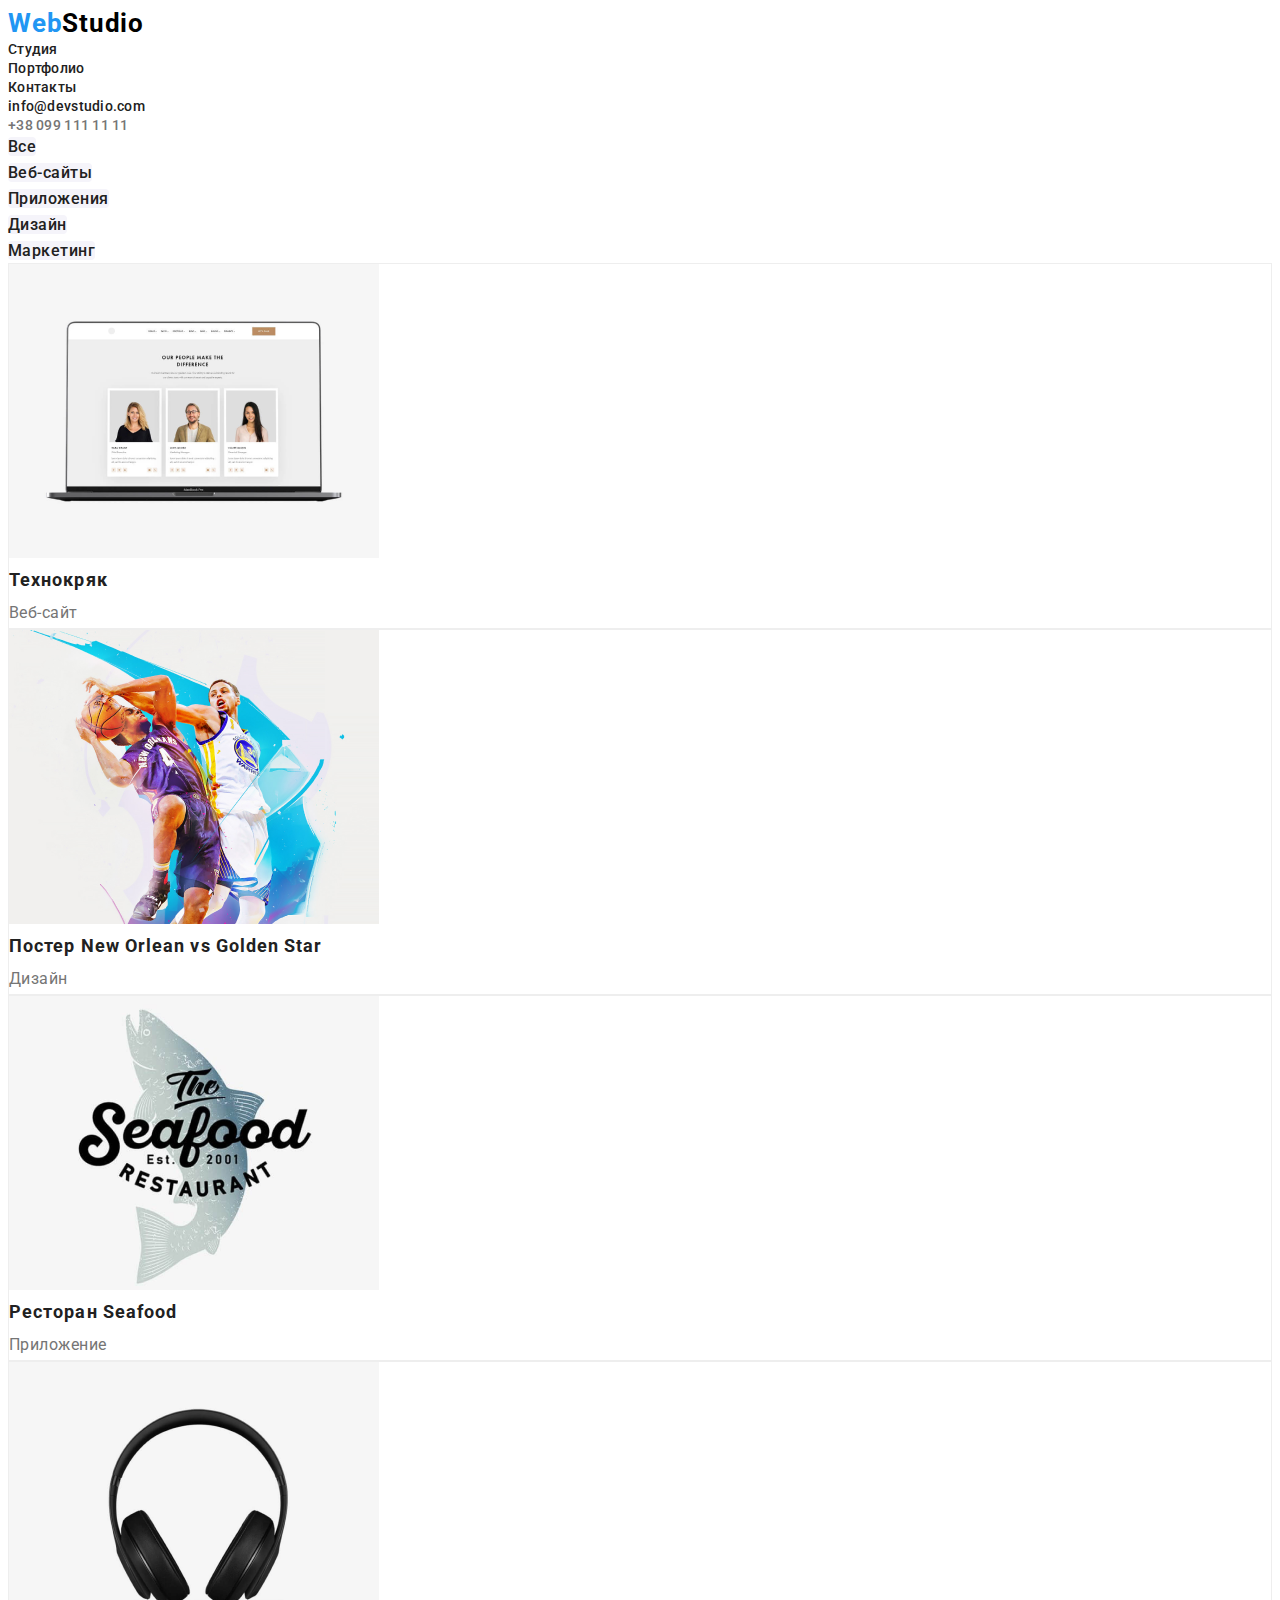
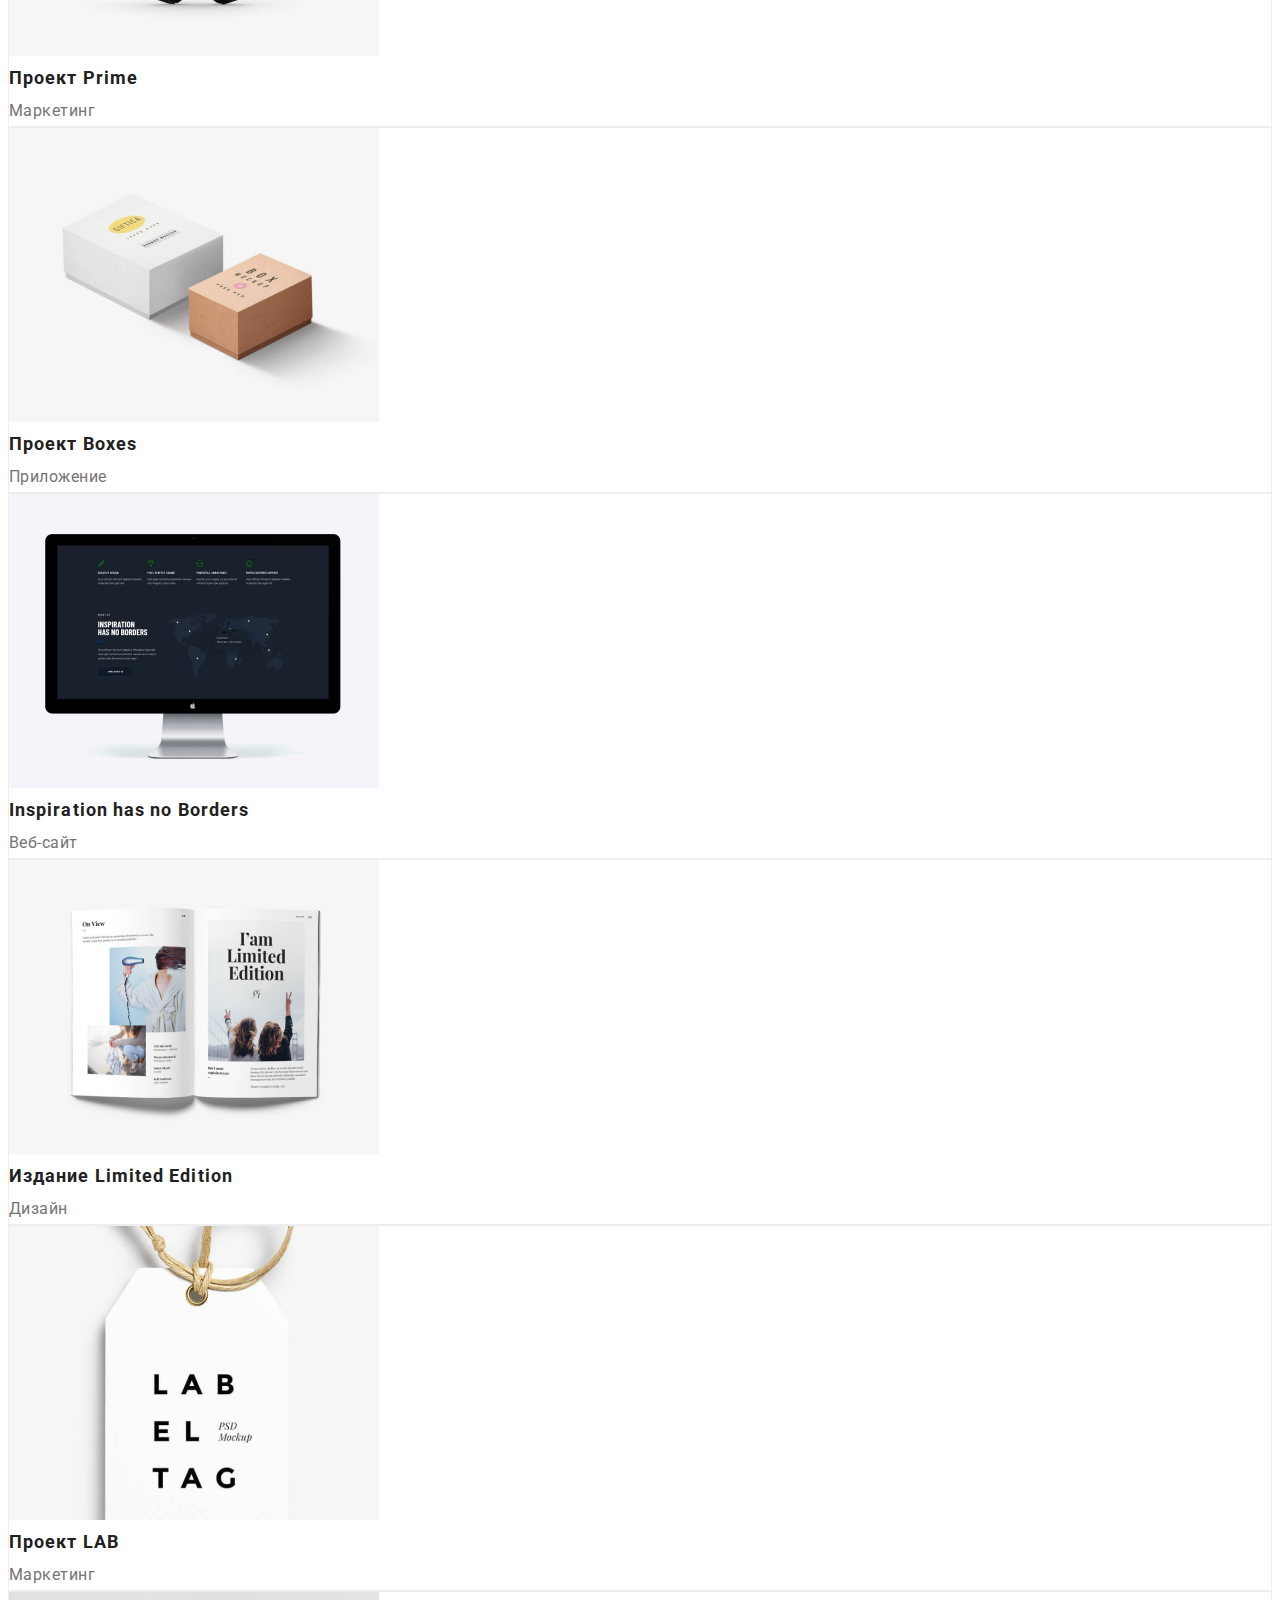
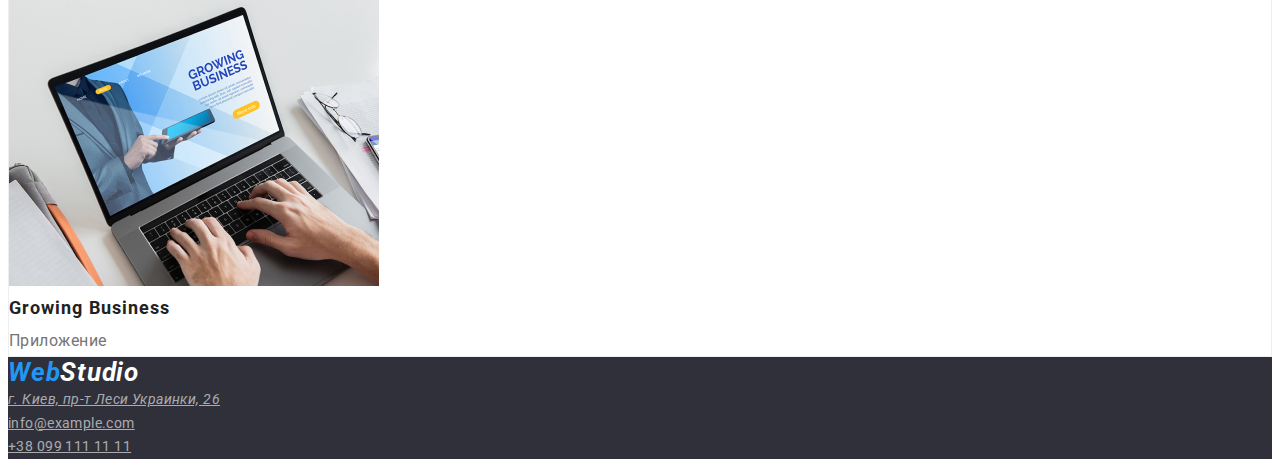
==== portfolio.html @ 81b7f7d9 "/" ====
<!DOCTYPE html>
<html lang="en">

<head>
    <meta charset="UTF-8" />
    <meta name="viewport" content="width=device-width, initial-scale=1.0">
    <title>Эффективные решения для вашего бизнеса</title>
    <link rel="stylesheet" href="https://cdnjs.cloudflare.com/ajax/libs/modern-normalize/1.1.0/modern-normalize.min.css"
        integrity="sha512-wpPYUAdjBVSE4KJnH1VR1HeZfpl1ub8YT/NKx4PuQ5NmX2tKuGu6U/JRp5y+Y8XG2tV+wKQpNHVUX03MfMFn9Q=="
        crossorigin="anonymous" referrerpolicy="no-referrer" />
    <link rel="preconnect" href="https://fonts.googleapis.com">
    <link rel="preconnect" href="https://fonts.gstatic.com" crossorigin>
    <link
        href="https://fonts.googleapis.com/css2?family=Raleway:wght@700&family=Roboto:wght@400;500;700;900&display=swap"
        rel="stylesheet">
    <link rel="stylesheet" href="./css/styles.css">
</head>

<body>


    <header class="header">
        <nav class="header-nav">
            <a class="logo">Web<span class="logo-pre">Studio</span></a>

            <ul class="list header-list">
                <li class="header-item">
                    <a class="link header-link" href="">Студия</a>
                </li>
                <li class="header-item">
                    <a class="link header-link" href="./portfolio.html">Портфолио</a>
                </li>
                <li class="header-item">
                    <a class="link header-link" href="">Контакты</a>
                </li>
            </ul>

            <ul class="list">
                <li class="header-item">
                    <a class="link header-link" href="mailto:info@devstudio.com">info@devstudio.com</a>
                </li>
                <li class="header-item">
                    <a class="link header-tel" href="tel:+380991111111">+38 099 111 11 11</a>
                </li>
            </ul>
        </nav>
    </header>

    <section class="reasons">
        <ul class="reasons-pre">
            <li class="reasons-item">
                <a class="reasons-link">Все</a>
            </li>
            <li class="reasons-item">
                <a class="reasons-link">Веб-сайты</a>
            </li>
            <li class="reasons-item">
                <a class="reasons-link">Приложения</a>
            </li>
            <li class="reasons-item">
                <a class="reasons-link">Дизайн</a>
            </li>
            <li class="reasons-item">
                <a class="reasons-link">Маркетинг</a>
            </li>
        </ul>
    </section>

    <section class="portfolio">
        <ul class="portfolio-pre">
            <li class="portfolio-pre-title">
                <img src="./images/img_portfolio1.png" alt="first project" width="370" height="294" />
                <h3 class="portfolio-title">Технокряк</h3>
                <p class="portfolio-text">Веб-сайт</p>
            </li>

            <li class="portfolio-pre-title">
                <img src="./images/img_portfolio2.png" alt="first project" width="370" height="294" />
                <h3 class="portfolio-title">Постер New Orlean vs Golden Star</h3>
                <p class="portfolio-text">Дизайн</p>
            </li>

            <li class="portfolio-pre-title">
                <img src="./images/img_portfolio3.png" alt="first project" width="370" height="294" />
                <h3 class="portfolio-title">Ресторан Seafood</h3>
                <p class="portfolio-text">Приложение</p>
            </li>

            <li class="portfolio-pre-title">
                <img src="./images/img_portfolio4.png" alt="first project" width="370" height="294" />
                <h3 class="portfolio-title">Проект Prime</h3>
                <p class="portfolio-text">Маркетинг</p>
            </li>

            <li class="portfolio-pre-title">
                <img src="./images/img_portfolio5.png" alt="first project" width="370" height="294" />
                <h3 class="portfolio-title">Проект Boxes</h3>
                <p class="portfolio-text">Приложение</p>
            </li>

            <li class="portfolio-pre-title">
                <img src="./images/img_portfolio6.png" alt="first project" width="370" height="294" />
                <h3 class="portfolio-title">Inspiration has no Borders</h3>
                <p class="portfolio-text">Веб-сайт</p>
            </li>

            <li class="portfolio-pre-title">
                <img src="./images/img_portfolio7.png" alt="first project" width="370" height="294" />
                <h3 class="portfolio-title">Издание Limited Edition</h3>
                <p class="portfolio-text">Дизайн</p>
            </li>

            <li class="portfolio-pre-title">
                <img src="./images/img_portfolio8.png" alt="first project" width="370" height="294" />
                <h3 class="portfolio-title">Проект LAB</h3>
                <p class="portfolio-text">Маркетинг</p>
            </li>

            <li class="portfolio-pre-title">
                <img src="./images/img_portfolio9.png" alt="first project" width="370" height="294" />
                <h3 class="portfolio-title">Growing Business</h3>
                <p class="portfolio-text">Приложение</p>
            </li>
        </ul>
    </section>

    <footer class="footer">
        <nav>
            <address>
                <a class="logo">Web<span class="logo-o-pre">Studio</span> </a>

                <ul class="list">
                    <li class="header-item">
                        <a class="header-pre" href="https://goo.gl/maps/RXdo3pRsF12YDNq58" target="_blank"
                            rel="noopener noreferrer">
                            г. Киев, пр-т Леси Украинки, 26 </a>

                    </li>
                </ul>
                </address>
        </nav>
        <ul class="address">
            <li class="header-item">
                <a class="header-pre" href="mailto:info@example.com">info@example.com</a>
            </li>
            <li class="header-item">
                <a class="header-pre" href="tel:+380991111111">+38 099 111 11 11</a>
            </li>

        </ul>
    </footer>


</body>

</html>
---- css/styles.css ----
body {
  background-color: white;
}
p,
h1,
h2,
h3,
h4,
h5,
h6{
  margin: 0;
}

ul{
margin: 0;
padding-left: 0;
}

button{
  cursor: pointer;
}

:root {
  --first-title-color: #ffffff;
  --second-title-color: #000000;
  --accent-color: #ffffff;

}

body {
  font-family: "Roboto", sans-serif;
}
.list {
  list-style: none;
}
.link {
  text-decoration: none;
}
*{
  box-sizing: border-box;
}

/*-------------------------------- header--------------------------------- */

.header{
  background-color: rgb(255, 255, 255);
}
.header-link {
  font-weight: 500;
  font-size: 14px;
  line-height: 1.14;
  letter-spacing: 0.02em;

  color: #212121;
}


.header-link:hover,
.header-link:focus,
.header-tel:hover,
.header-tel:focus {
  color: #2196f3;
}

.header-tel {
  font-weight: 500;
  font-size: 14px;
  line-height: 1.14;
  letter-spacing: 0.02em;

  color: #757575;
}
.header-btn {
  font-weight: bold;
  font-size: 16px;
  line-height: 1.87;
  display: flex;
  align-items: center;
  text-align: center;
  letter-spacing: 0.06em;

  color: #ffffff;
}

.header-btn{
position: absolute;
width: 200px;
height: 50px;
left: 700px;
top: 430px;

background: #2196F3;
box-shadow: 0px 4px 4px rgba(0, 0, 0, 0.15);
border-radius: 4px;
}

.header-pre{
font-weight: normal;
font-size: 14px;
line-height: 1.71;
letter-spacing: 0.03em;

color: rgba(255, 255, 255, 0.6);
}

.header-title{
font-weight: 500;
font-size: 14px;
line-height: 1.14;
letter-spacing: 0.02em;

color: #757575;

}
/* ------------------------------hero--------------------------------- */

.hero{
  font-weight: 900;
font-size: 44px;
line-height: 1.36;
text-align: center;
letter-spacing: 0.06em;
text-transform: uppercase;

color: #FFFFFF;
}

.hero{
  background-color: rgb(62, 62, 68);
}
/*---------------------------------properties--------------------------------*/


.properties-title{
  font-weight: bold;
font-size: 14px;
line-height: 1.14;
letter-spacing: 0.03em;
text-transform: uppercase;

color: #212121;
}

.portfolio-pre-title{
  background: #FFFFFF;
border: 1px solid #EEEEEE;
box-sizing: border-box;

}

.properties-text{
font-weight: normal;
font-size: 14px;
line-height: 1.71;

letter-spacing: 0.03em;

color: #757575;
}



/*------------------------reasons-----------------------------*/

.reasons-link{

background: #F5F4FA;
border-radius: 4px;

font-weight: 500;
font-size: 16px;
line-height: 1.62;
text-align: center;
letter-spacing: 0.03em;

color: #212121;
}



.reasons-link:hover,
.reasons-link:focus,
.reasons-link:hover,
.reasons-link:focus{
  color: var(--accent-color);

}

/*-----------------------portfolio---------------------------*/

.portfolio-title{
  font-weight: bold;
font-size: 18px;
line-height: 2.00;
letter-spacing: 0.06em;

color: #212121;
}

.portfolio-text{
  font-weight: normal;
font-size: 16px;
line-height: 1.87;
letter-spacing: 0.03em;

color: #757575;
}

/*---------------------------address---------------------------------------*/


/*---------------------------------headlines------------------------------*/

.headlines{
  font-weight: bold;
font-size: 36px;
line-height: 1.16;
text-align: center;
letter-spacing: 0.03em;

color: #212121;
}

/*----------------------------logo----------------------------------------*/

.logo{
  font-weight: bold;
font-size: 26px;x
line-height: 1.19;
letter-spacing: 0.03em;

color: #2196F3;
}

.logo-pre{
  font-weight: bold;
font-size: 26px;
line-height: 1.19;
letter-spacing: 0.03em;

color: #000000;

}

.logo-o-pre{
  font-weight: bold;
font-size: 26px;
line-height: 1.19;
letter-spacing: 0.03em;

color: #ffffff;

}

.logo-item{
  background-color:#2F303A;
}



/* ------------------------------basement-------------------------------- */

/*-----------------------------------footer------------------------------ */
.footer{
  background-color: #2F303A;
}
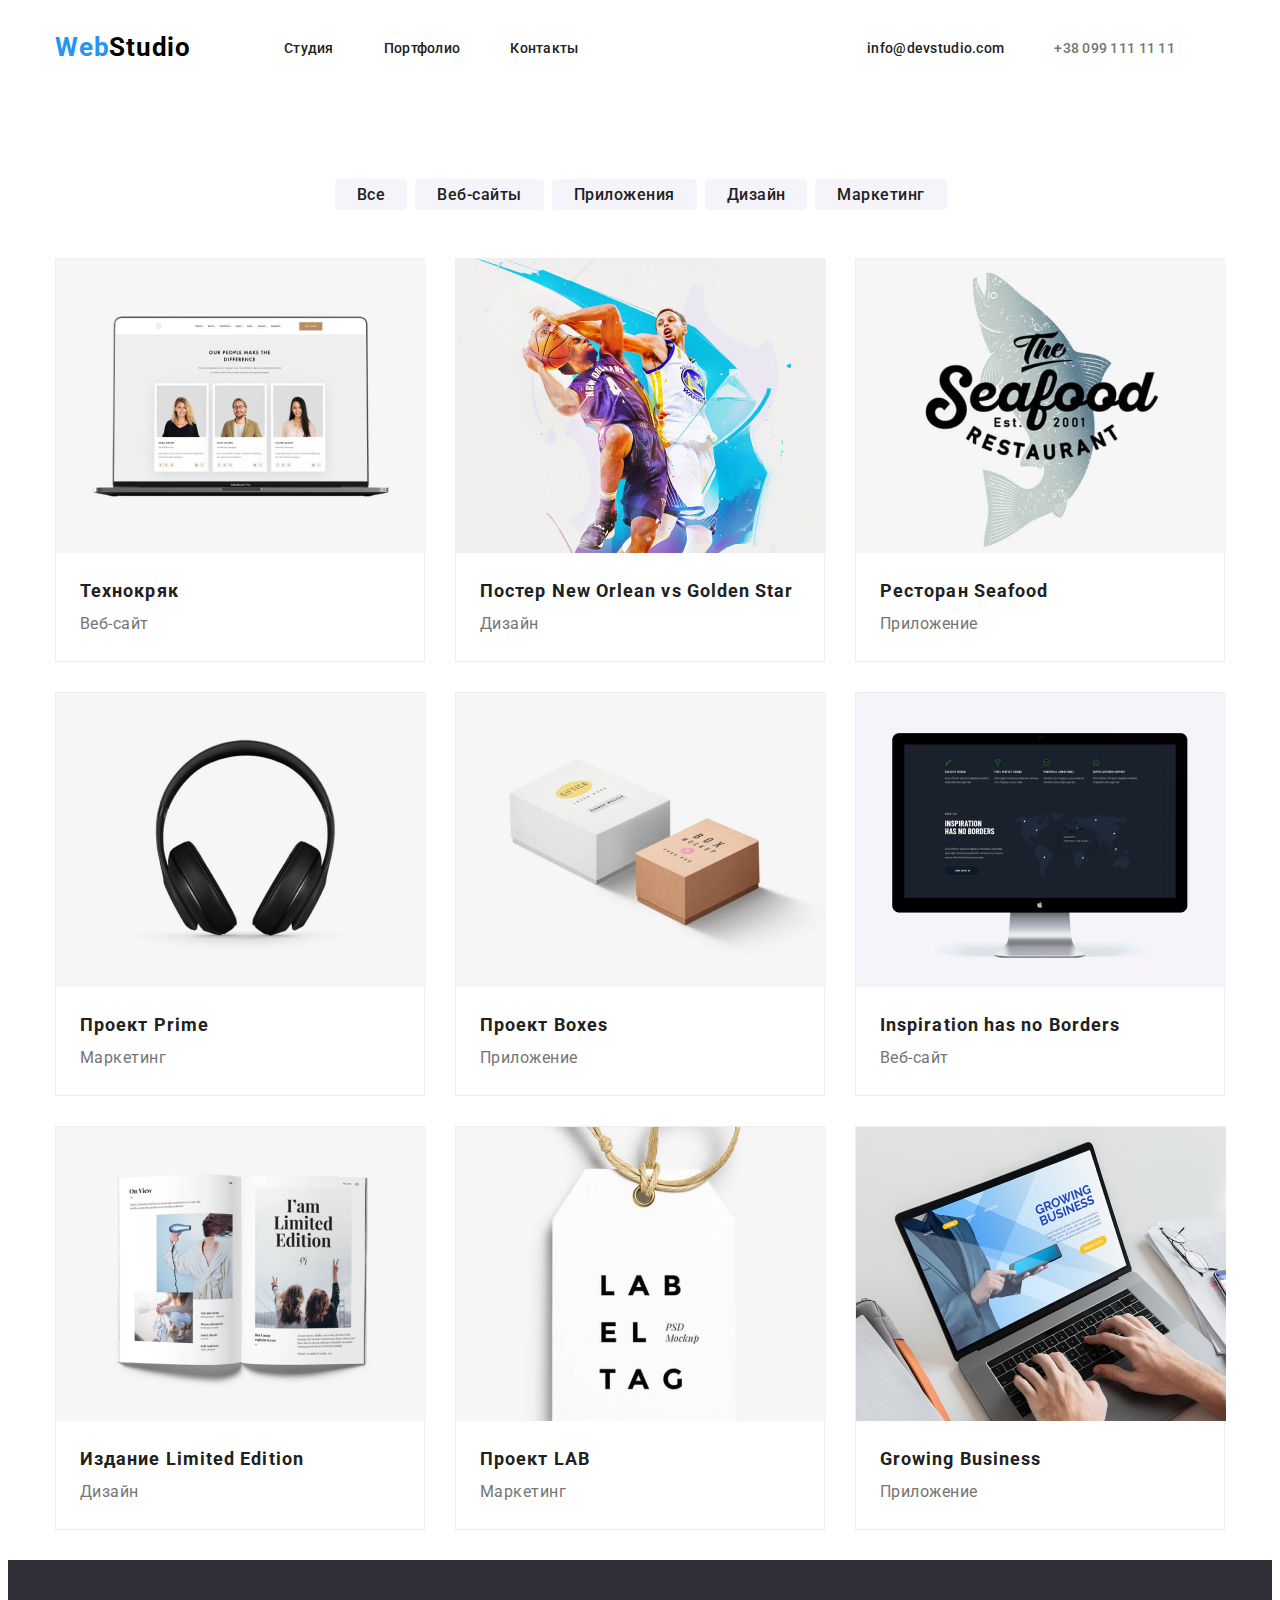
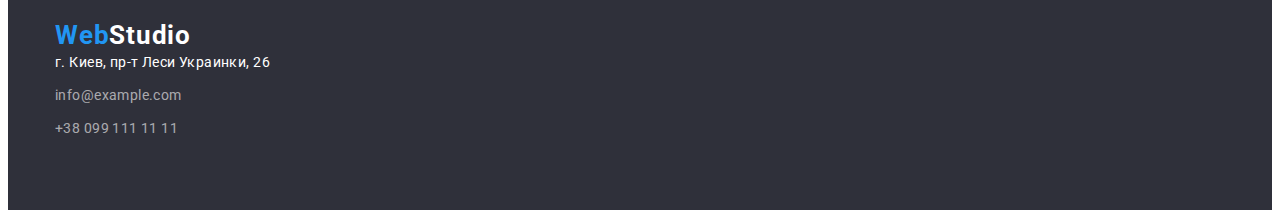
==== commit d3c4c7df: "/" ====
--- a/portfolio.html
+++ b/portfolio.html
@@ -20,32 +20,37 @@
 
 
     <header class="header">
-        <nav class="header-nav">
-            <a class="logo">Web<span class="logo-pre">Studio</span></a>
-
-            <ul class="list header-list">
-                <li class="header-item">
-                    <a class="link header-link" href="">Студия</a>
-                </li>
-                <li class="header-item">
-                    <a class="link header-link" href="./portfolio.html">Портфолио</a>
-                </li>
-                <li class="header-item">
-                    <a class="link header-link" href="">Контакты</a>
-                </li>
-            </ul>
-
-            <ul class="list">
-                <li class="header-item">
-                    <a class="link header-link" href="mailto:info@devstudio.com">info@devstudio.com</a>
-                </li>
-                <li class="header-item">
-                    <a class="link header-tel" href="tel:+380991111111">+38 099 111 11 11</a>
-                </li>
-            </ul>
-        </nav>
+        <div class="container header-container">
+            <nav class="header-nav">
+                <a class="logo" href="./index.html">Web<span class="logo-pre">Studio</span></a>
+    
+                <ul class="list header-list">
+                    <li class="header-item">
+                        <a class="link header-link" href="./index.html">Студия</a>
+                    </li>
+                    <li class="header-item">
+                        <a class="link header-link" href="./portfolio.html">Портфолио</a>
+                    </li>
+                    <li class="header-item">
+                        <a class="link header-link" href="">Контакты</a>
+                    </li>
+                </ul>
+            </nav>
+            <div class="header-connect">
+                <ul class="list header-list">
+                    <li class="header-item">
+                        <a class="link header-link" href="mailto:info@devstudio.com">info@devstudio.com</a>
+                    </li>
+                    <li class="header-item">
+                        <a class="link header-tel" href="tel:+380991111111">+38 099 111 11 11</a>
+                    </li>
+                </ul>
+            </div>
+        </div>
     </header>
 
+
+    <div class="container">
     <section class="reasons">
         <ul class="reasons-pre">
             <li class="reasons-item">
@@ -123,34 +128,35 @@
             </li>
         </ul>
     </section>
+</div>
 
     <footer class="footer">
-        <nav>
+        <div class="container">
+            <a class="logo">Web<span class="logo-o-pre">Studio</span> </a>
+    
             <address>
-                <a class="logo">Web<span class="logo-o-pre">Studio</span> </a>
-
-                <ul class="list">
-                    <li class="header-item">
-                        <a class="header-pre" href="https://goo.gl/maps/RXdo3pRsF12YDNq58" target="_blank"
+                <ul>
+                    <li class="footer-item">
+                        <a class="footer-adress-link" href="https://goo.gl/maps/RXdo3pRsF12YDNq58" target="_blank"
                             rel="noopener noreferrer">
                             г. Киев, пр-т Леси Украинки, 26 </a>
-
+    
                     </li>
                 </ul>
-                </address>
-        </nav>
-        <ul class="address">
-            <li class="header-item">
-                <a class="header-pre" href="mailto:info@example.com">info@example.com</a>
-            </li>
-            <li class="header-item">
-                <a class="header-pre" href="tel:+380991111111">+38 099 111 11 11</a>
-            </li>
-
-        </ul>
+            </address>
+    
+    
+            <ul>
+                <li class="footer-item">
+                    <a class="footer-link" href="mailto:info@example.com">info@example.com</a>
+                </li>
+                <li class="footer-item">
+                    <a class="footer-link" href="tel:+380991111111">+38 099 111 11 11</a>
+                </li>
+    
+            </ul>
+        </div>
     </footer>
-
-
-</body>
-
-</html>+    </body>
+    
+    </html>--- a/css/styles.css
+++ b/css/styles.css
@@ -14,6 +14,7 @@
 ul{
 margin: 0;
 padding-left: 0;
+list-style: none;
 }
 
 button{
@@ -24,7 +25,10 @@
   --first-title-color: #ffffff;
   --second-title-color: #000000;
   --accent-color: #ffffff;
-
+}
+
+img{
+  display: block;
 }
 
 body {
@@ -40,11 +44,36 @@
   box-sizing: border-box;
 }
 
+.container{
+  width: 1200px;
+  padding-left: 15px;
+  padding-right: 15px;
+  margin: 0 auto;
+ 
+}
+
 /*-------------------------------- header--------------------------------- */
 
 .header{
   background-color: rgb(255, 255, 255);
-}
+  padding-top: 24px;
+  padding-bottom: 25px;
+}
+
+.header-container{
+  display: flex;
+  align-items: center;
+}
+
+.header-connect{
+  margin-left: auto;
+}
+
+.header-list{
+  display: flex;
+}
+
+
 .header-link {
   font-weight: 500;
   font-size: 14px;
@@ -80,6 +109,13 @@
   letter-spacing: 0.06em;
 
   color: #ffffff;
+margin-top: 350px;
+margin-bottom: 200px;
+}
+
+.header-nav{
+display: flex;
+  align-items: center
 }
 
 .header-btn{
@@ -90,11 +126,12 @@
 top: 430px;
 
 background: #2196F3;
-box-shadow: 0px 4px 4px rgba(0, 0, 0, 0.15);
-border-radius: 4px;
-}
-
-.header-pre{
+
+margin: 0 auto;
+
+}
+
+.footer-link{
 font-weight: normal;
 font-size: 14px;
 line-height: 1.71;
@@ -110,7 +147,10 @@
 letter-spacing: 0.02em;
 
 color: #757575;
-
+}
+
+.header-item:not(last-child){
+  margin-right: 50px;
 }
 /* ------------------------------hero--------------------------------- */
 
@@ -122,12 +162,28 @@
 letter-spacing: 0.06em;
 text-transform: uppercase;
 
+
+  padding-left: 425px;
+  padding-right: 425px;
+  margin: 0 auto;
+
+padding-top: 200px;
+padding-bottom: 280px;
+
+
+
 color: #FFFFFF;
 }
 
 .hero{
   background-color: rgb(62, 62, 68);
 }
+
+.hero-title{
+  padding-bottom: 10px;
+}
+
+
 /*---------------------------------properties--------------------------------*/
 
 
@@ -137,6 +193,7 @@
 line-height: 1.14;
 letter-spacing: 0.03em;
 text-transform: uppercase;
+margin-bottom: 10px;
 
 color: #212121;
 }
@@ -158,6 +215,21 @@
 color: #757575;
 }
 
+.properties-list{
+  padding-top: 94px;
+  padding-bottom: 94px;
+  display: flex;
+  align-items: center;
+}
+
+.properties-item {
+  flex-basis: calc(100% / 3 - 30px);
+  margin-left: 30px;
+  margin-top: 30px;
+
+  background-color: #ffffff;
+}
+
 
 
 /*------------------------reasons-----------------------------*/
@@ -172,18 +244,33 @@
 line-height: 1.62;
 text-align: center;
 letter-spacing: 0.03em;
-
-color: #212121;
-}
-
-
+padding-top: 6px;
+padding-bottom: 6px;
+padding-left: 22px;
+padding-right: 22px;
+
+color: #212121;
+}
+
+.reasons-pre{
+  display: flex;
+  align-items: center;
+  padding-left: 280px;
+}
 
 .reasons-link:hover,
 .reasons-link:focus,
 .reasons-link:hover,
 .reasons-link:focus{
   color: var(--accent-color);
-
+cursor: pointer;
+background-color: #2196F3;
+}
+
+.reasons-item{
+  padding-top: 94px;
+  padding-bottom: 50px;
+  padding-right: 8px;
 }
 
 /*-----------------------portfolio---------------------------*/
@@ -195,6 +282,9 @@
 letter-spacing: 0.06em;
 
 color: #212121;
+padding-top: 20px;
+padding-left: 24px;
+padding-right: 24px;
 }
 
 .portfolio-text{
@@ -204,6 +294,29 @@
 letter-spacing: 0.03em;
 
 color: #757575;
+
+padding-bottom: 20px;
+padding-left: 24px;
+padding-right: 24px;
+}
+
+.portfolio-pre{
+  display: flex;
+  align-items: center;
+  flex-wrap: wrap;
+justify-content: space-between;
+}
+
+.portfolio-pre-title{
+  margin-bottom: 30px;
+  width: 370px;
+height: 404px;
+left: 215px;
+top: 696px;
+
+background: #FFFFFF;
+border: 1px solid #EEEEEE;
+box-sizing: border-box;
 }
 
 /*---------------------------address---------------------------------------*/
@@ -230,6 +343,9 @@
 letter-spacing: 0.03em;
 
 color: #2196F3;
+margin-right: 93px;
+text-decoration: none;
+
 }
 
 .logo-pre{
@@ -259,8 +375,95 @@
 
 
 /* ------------------------------basement-------------------------------- */
+.basement{
+
+}
 
 /*-----------------------------------footer------------------------------ */
 .footer{
+  padding-top: 60px;
+  padding-bottom: 60px;
   background-color: #2F303A;
+}
+
+.footer-pre{
+  padding-top: 60px;
+  padding-bottom: 60px;
+}
+
+.footer-item{
+  padding-bottom: 9px;
+}
+
+.footer-o-pre{
+  padding-bottom: 60px;
+  padding-top: 60px;
+}
+
+.footer-adress-link{
+    font-weight: normal;
+font-size: 14px;
+line-height: 1.71;
+letter-spacing: 0.03em;
+
+color: #FFFFFF;
+text-decoration: none;
+font-style: normal;
+}
+.footer-link{
+  text-decoration: none;
+  font-style: normal;
+}
+
+/*------------------------------activity----------------------------------*/
+
+
+.activity-hero{
+  margin-bottom: 30px;
+}
+
+.activity-list{
+  padding-bottom: 94px;
+  display: flex;
+  align-items: center;
+}
+
+.activity-item{
+  padding-top: 50px;
+}
+
+/*--------------------------caption---------------------------------------*/
+
+.caption{
+  margin-bottom: 50px;
+  font-weight: bold;
+font-size: 36px;
+line-height: 42px;
+text-align: center;
+letter-spacing: 0.03em;
+padding-top: 94px;
+
+color: #212121;
+}
+
+.caption-activity{
+font-weight: bold;
+font-size: 36px;
+line-height: 42px;
+text-align: center;
+letter-spacing: 0.03em;
+
+color: #212121;
+
+margin-bottom: 50px;
+}
+
+.activity-item{
+  margin-right: 30px;
+  margin-bottom: 94px;
+}
+
+/* ------------------------item------------------------------------------- */
+.item{
+background-color: #F5F4FA;
 }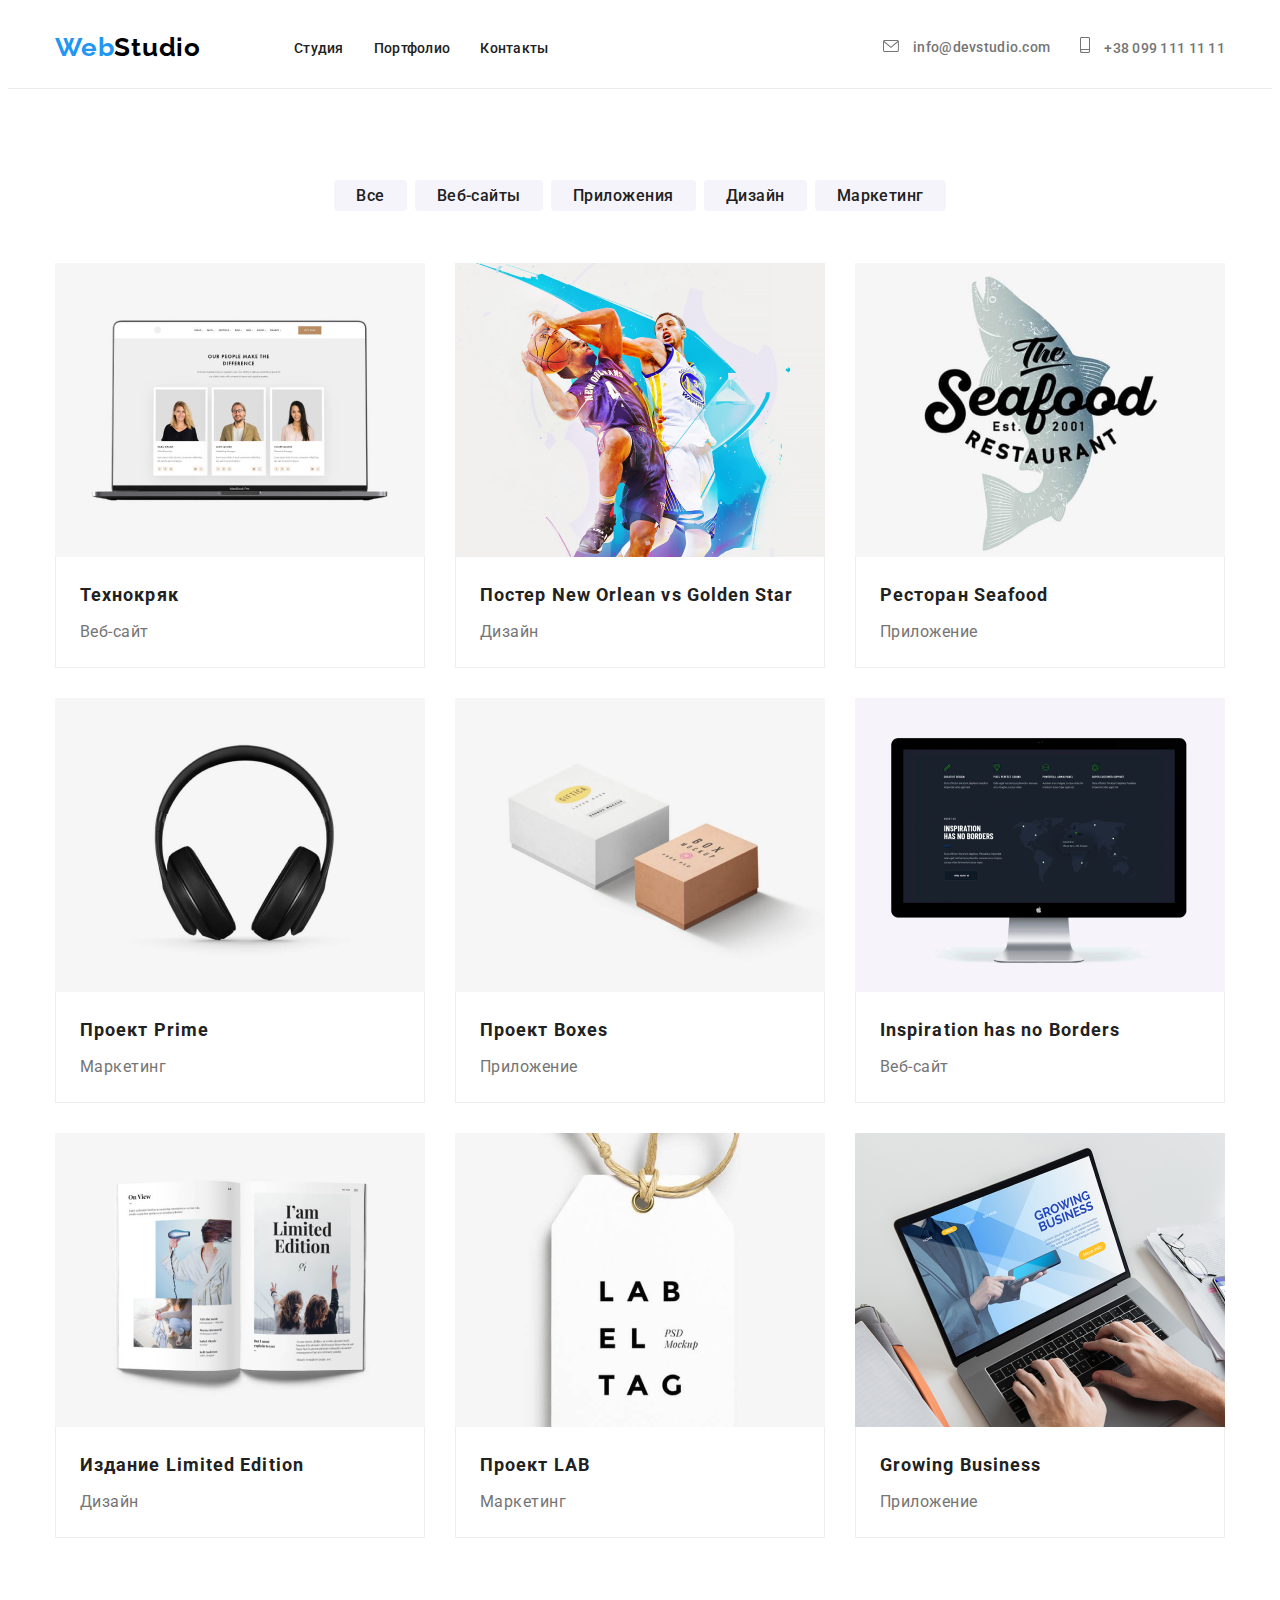
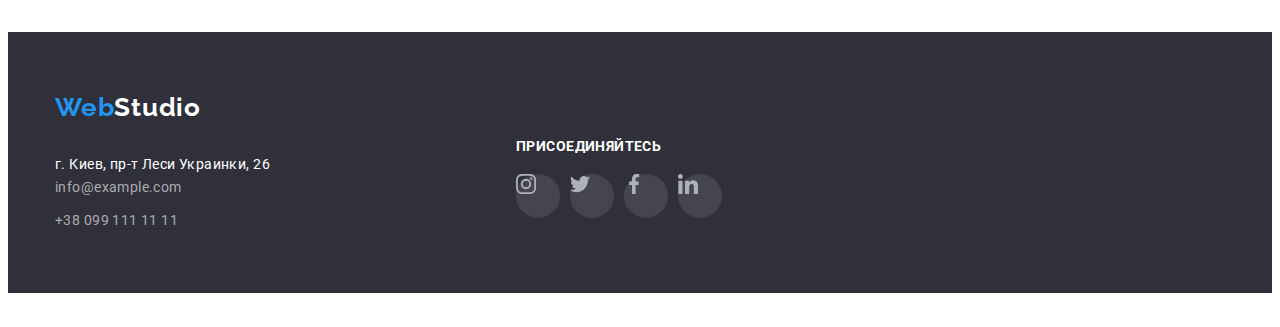
==== commit b23e5921: "/" ====
--- a/portfolio.html
+++ b/portfolio.html
@@ -22,8 +22,9 @@
     <header class="header">
         <div class="container header-container">
             <nav class="header-nav">
+                <div class="logo-nav">
                 <a class="logo" href="./index.html">Web<span class="logo-pre">Studio</span></a>
-    
+    </div>
                 <ul class="list header-list">
                     <li class="header-item">
                         <a class="link header-link" href="./index.html">Студия</a>
@@ -39,9 +40,15 @@
             <div class="header-connect">
                 <ul class="list header-list">
                     <li class="header-item">
-                        <a class="link header-link" href="mailto:info@devstudio.com">info@devstudio.com</a>
-                    </li>
-                    <li class="header-item">
+                        <svg class="icon-mail" width="16" height="12">
+                            <use href="./images/symbol-defs1.svg#icon-mail"></use>
+                        </svg>
+                        <a class="link header-tel" href="mailto:info@devstudio.com">info@devstudio.com</a>
+                    </li>
+                    <li class="header-item">
+                        <svg class="icon-tel" wight="10" height="16">
+                            <use href="./images/symbol-defs1.svg#icon-tel"></use>
+                        </svg>
                         <a class="link header-tel" href="tel:+380991111111">+38 099 111 11 11</a>
                     </li>
                 </ul>
@@ -50,8 +57,9 @@
     </header>
 
 
-    <div class="container">
+    
     <section class="reasons">
+        <div class="container">
         <ul class="reasons-pre">
             <li class="reasons-item">
                 <a class="reasons-link">Все</a>
@@ -69,70 +77,85 @@
                 <a class="reasons-link">Маркетинг</a>
             </li>
         </ul>
-    </section>
-
-    <section class="portfolio">
         <ul class="portfolio-pre">
             <li class="portfolio-pre-title">
                 <img src="./images/img_portfolio1.png" alt="first project" width="370" height="294" />
+                <div class="portfolio-o">
                 <h3 class="portfolio-title">Технокряк</h3>
                 <p class="portfolio-text">Веб-сайт</p>
+                </div>
             </li>
 
             <li class="portfolio-pre-title">
                 <img src="./images/img_portfolio2.png" alt="first project" width="370" height="294" />
+                <div class="portfolio-o">
                 <h3 class="portfolio-title">Постер New Orlean vs Golden Star</h3>
                 <p class="portfolio-text">Дизайн</p>
+                </div>
             </li>
 
             <li class="portfolio-pre-title">
                 <img src="./images/img_portfolio3.png" alt="first project" width="370" height="294" />
+                <div class="portfolio-o">
                 <h3 class="portfolio-title">Ресторан Seafood</h3>
                 <p class="portfolio-text">Приложение</p>
+                </div>
             </li>
 
             <li class="portfolio-pre-title">
                 <img src="./images/img_portfolio4.png" alt="first project" width="370" height="294" />
+                <div class="portfolio-o">
                 <h3 class="portfolio-title">Проект Prime</h3>
                 <p class="portfolio-text">Маркетинг</p>
+                </div>
             </li>
 
             <li class="portfolio-pre-title">
                 <img src="./images/img_portfolio5.png" alt="first project" width="370" height="294" />
+                <div class="portfolio-o">
                 <h3 class="portfolio-title">Проект Boxes</h3>
                 <p class="portfolio-text">Приложение</p>
+                </div>
             </li>
 
             <li class="portfolio-pre-title">
                 <img src="./images/img_portfolio6.png" alt="first project" width="370" height="294" />
+                <div class="portfolio-o">
                 <h3 class="portfolio-title">Inspiration has no Borders</h3>
                 <p class="portfolio-text">Веб-сайт</p>
+                </div>
             </li>
 
             <li class="portfolio-pre-title">
                 <img src="./images/img_portfolio7.png" alt="first project" width="370" height="294" />
+                <div class="portfolio-o">
                 <h3 class="portfolio-title">Издание Limited Edition</h3>
                 <p class="portfolio-text">Дизайн</p>
+                </div>
             </li>
 
             <li class="portfolio-pre-title">
                 <img src="./images/img_portfolio8.png" alt="first project" width="370" height="294" />
+                <div class="portfolio-o">
                 <h3 class="portfolio-title">Проект LAB</h3>
                 <p class="portfolio-text">Маркетинг</p>
+                </div>
             </li>
 
             <li class="portfolio-pre-title">
                 <img src="./images/img_portfolio9.png" alt="first project" width="370" height="294" />
+                <div class="portfolio-o">
                 <h3 class="portfolio-title">Growing Business</h3>
                 <p class="portfolio-text">Приложение</p>
+                </div>
             </li>
         </ul>
+        </div>
     </section>
-</div>
 
     <footer class="footer">
         <div class="container">
-            <a class="logo">Web<span class="logo-o-pre">Studio</span> </a>
+            <a class="footer-logo">Web<span class="logo-o-pre">Studio</span> </a>
     
             <address>
                 <ul>
@@ -156,6 +179,39 @@
     
             </ul>
         </div>
+        <ul class="footer-o-list">
+        <h3 class="footer-header">ПРИСОЕДИНЯЙТЕСЬ</h3>
+        <div class="footer-section">
+            <li class="footer-li">
+                <a class="social-footer" href="">
+                    <svg class="instagram">
+                        <use href="./images/symbol-defs2.svg#icon-instagram" width="20" height="20"></use>
+                    </svg>
+                </a>
+            </li>
+            <li class="footer-li">
+                <a class="social-footer" href="">
+                    <svg class="twitter">
+                        <use href="./images/symbol-defs2.svg#icon-twitter" width="20" height="20"></use>
+                    </svg>
+                </a>
+            </li>
+            <li class="footer-li">
+                <a class="social-footer" href="">
+                    <svg class="facebook">
+                        <use href="./images/symbol-defs2.svg#icon-facebook" width="20" height="20"></use>
+                    </svg>
+                </a>
+            </li>
+            <li class="footer-li">
+                <a class="social-footer" href="">
+                    <svg class="linkedin">
+                        <use href="./images/symbol-defs2.svg#icon-linkedin" width="20" height="20"></use>
+                    </svg>
+                </a>
+            </li>
+        </div>
+        </ul>
     </footer>
     </body>
     
--- a/css/styles.css
+++ b/css/styles.css
@@ -7,17 +7,17 @@
 h3,
 h4,
 h5,
-h6{
+h6 {
   margin: 0;
 }
 
-ul{
-margin: 0;
-padding-left: 0;
-list-style: none;
-}
-
-button{
+ul {
+  margin: 0;
+  padding-left: 0;
+  list-style: none;
+}
+
+button {
   cursor: pointer;
 }
 
@@ -25,9 +25,13 @@
   --first-title-color: #ffffff;
   --second-title-color: #000000;
   --accent-color: #ffffff;
-}
-
-img{
+  --button-color: #2196f3;
+  --icons-color: #AFB1B8;
+  
+
+}
+
+img {
   display: block;
 }
 
@@ -40,49 +44,49 @@
 .link {
   text-decoration: none;
 }
-*{
+* {
   box-sizing: border-box;
 }
 
-.container{
+.container {
   width: 1200px;
   padding-left: 15px;
   padding-right: 15px;
   margin: 0 auto;
- 
 }
 
 /*-------------------------------- header--------------------------------- */
 
-.header{
+.header {
   background-color: rgb(255, 255, 255);
   padding-top: 24px;
   padding-bottom: 25px;
-}
-
-.header-container{
-  display: flex;
-  align-items: center;
-}
-
-.header-connect{
+  border-bottom: 1px solid #ececec;
+}
+
+.header-container {
+  display: flex;
+  align-items: center;
+}
+
+.header-connect {
   margin-left: auto;
 }
 
-.header-list{
-  display: flex;
-}
-
+.header-list {
+  margin-left: auto;
+  display: flex;
+}
 
 .header-link {
   font-weight: 500;
   font-size: 14px;
   line-height: 1.14;
   letter-spacing: 0.02em;
+  
 
   color: #212121;
 }
-
 
 .header-link:hover,
 .header-link:focus,
@@ -96,9 +100,11 @@
   font-size: 14px;
   line-height: 1.14;
   letter-spacing: 0.02em;
+  padding-left: 10px;
 
   color: #757575;
 }
+
 .header-btn {
   font-weight: bold;
   font-size: 16px;
@@ -107,117 +113,112 @@
   align-items: center;
   text-align: center;
   letter-spacing: 0.06em;
+  padding-left: 32px;
+  padding-right: 32px;
 
   color: #ffffff;
-margin-top: 350px;
-margin-bottom: 200px;
-}
-
-.header-nav{
-display: flex;
-  align-items: center
-}
-
-.header-btn{
-position: absolute;
-width: 200px;
-height: 50px;
-left: 700px;
-top: 430px;
-
-background: #2196F3;
-
-margin: 0 auto;
-
-}
-
-.footer-link{
-font-weight: normal;
-font-size: 14px;
-line-height: 1.71;
-letter-spacing: 0.03em;
-
-color: rgba(255, 255, 255, 0.6);
-}
-
-.header-title{
-font-weight: 500;
-font-size: 14px;
-line-height: 1.14;
-letter-spacing: 0.02em;
-
-color: #757575;
-}
-
-.header-item:not(last-child){
-  margin-right: 50px;
-}
+  margin-top: 350px;
+  margin-bottom: 200px;
+}
+
+.header-nav {
+  display: flex;
+  align-items: center;
+}
+
+.header-btn {
+
+  background: #2196f3;
+
+  margin: 0 auto;
+}
+
+.footer-link {
+  font-weight: normal;
+  font-size: 14px;
+  line-height: 1.71;
+  letter-spacing: 0.03em;
+
+  color: rgba(255, 255, 255, 0.6);
+}
+
+.header-title {
+  font-weight: 500;
+  font-size: 14px;
+  line-height: 1.14;
+  letter-spacing: 0.02em;
+
+  color: #757575;
+}
+
+.header-item:not(:last-child) {
+  margin-right: 30px;
+}
+
+
 /* ------------------------------hero--------------------------------- */
 
-.hero{
+.hero {
+  width: 696px;
   font-weight: 900;
-font-size: 44px;
-line-height: 1.36;
-text-align: center;
-letter-spacing: 0.06em;
-text-transform: uppercase;
-
-
-  padding-left: 425px;
-  padding-right: 425px;
+  font-size: 44px;
+  line-height: 1.36;
+  text-align: center;
+  letter-spacing: 0.06em;
+  text-transform: uppercase;
+
   margin: 0 auto;
 
-padding-top: 200px;
-padding-bottom: 280px;
-
-
-
-color: #FFFFFF;
-}
-
-.hero{
-  background-color: rgb(62, 62, 68);
-}
-
-.hero-title{
-  padding-bottom: 10px;
-}
-
-
+
+  margin-bottom: 30px;
+
+  color: #ffffff;
+}
+
+.hero-title {
+  margin-bottom: 10px;
+
+}
+
+.hero-pre-title {
+  
+  color: #757575;
+}
 /*---------------------------------properties--------------------------------*/
-
-
-.properties-title{
-  font-weight: bold;
-font-size: 14px;
-line-height: 1.14;
-letter-spacing: 0.03em;
-text-transform: uppercase;
-margin-bottom: 10px;
-
-color: #212121;
-}
-
-.portfolio-pre-title{
-  background: #FFFFFF;
-border: 1px solid #EEEEEE;
-box-sizing: border-box;
-
-}
-
-.properties-text{
-font-weight: normal;
-font-size: 14px;
-line-height: 1.71;
-
-letter-spacing: 0.03em;
-
-color: #757575;
-}
-
-.properties-list{
+.properties {
   padding-top: 94px;
-  padding-bottom: 94px;
+}
+
+.properties-title {
+  font-weight: bold;
+  font-size: 14px;
+  padding-top: 30px;
+  line-height: 1.14;
+  letter-spacing: 0.03em;
+  text-transform: uppercase;
+  margin-bottom: 10px;
+
+  color: #212121;
+}
+
+.portfolio-pre-title {
+  background: #ffffff;
+
+}
+
+.properties-text {
+  font-weight: normal;
+  font-size: 14px;
+  line-height: 1.71;
+
+  letter-spacing: 0.03em;
+
+  color: #757575;
+}
+
+.properties-list {
+  margin-top: -30px;
+  margin-left: -30px;
   display: flex;
   align-items: center;
 }
@@ -227,243 +228,489 @@
   margin-left: 30px;
   margin-top: 30px;
 
-  background-color: #ffffff;
-}
-
-
+}
+
+
+.properties-icons{
+  width: 270px;
+  height: 120px;
+  display: flex;
+  align-items: center;
+  border-radius: 4px;
+  background: #F5F4FA
+  
+}
 
 /*------------------------reasons-----------------------------*/
 
-.reasons-link{
-
-background: #F5F4FA;
-border-radius: 4px;
-
-font-weight: 500;
-font-size: 16px;
-line-height: 1.62;
-text-align: center;
-letter-spacing: 0.03em;
-padding-top: 6px;
-padding-bottom: 6px;
-padding-left: 22px;
-padding-right: 22px;
-
-color: #212121;
-}
-
-.reasons-pre{
-  display: flex;
-  align-items: center;
-  padding-left: 280px;
+.reasons-link {
+  background: #f5f4fa;
+  border-radius: 4px;
+
+  font-weight: 500;
+  font-size: 16px;
+  line-height: 1.62;
+  text-align: center;
+  letter-spacing: 0.03em;
+  padding-top: 6px;
+  padding-bottom: 6px;
+  padding-left: 22px;
+  padding-right: 22px;
+  color: #212121;
+}
+
+.reasons-pre {
+  display: flex;
+  justify-content: center;
+  margin-bottom: 54px;
 }
 
 .reasons-link:hover,
 .reasons-link:focus,
 .reasons-link:hover,
-.reasons-link:focus{
+.reasons-link:focus {
   color: var(--accent-color);
-cursor: pointer;
-background-color: #2196F3;
-}
-
-.reasons-item{
-  padding-top: 94px;
-  padding-bottom: 50px;
-  padding-right: 8px;
+  cursor: pointer;
+  background-color: #2196f3;
+}
+
+.reasons-item:not(:last-child) {
+  margin-right: 8px;
 }
 
 /*-----------------------portfolio---------------------------*/
 
-.portfolio-title{
-  font-weight: bold;
-font-size: 18px;
-line-height: 2.00;
-letter-spacing: 0.06em;
-
-color: #212121;
-padding-top: 20px;
-padding-left: 24px;
-padding-right: 24px;
-}
-
-.portfolio-text{
+.portfolio-title {
+  font-weight: bold;
+  font-size: 18px;
+  line-height: 2;
+  letter-spacing: 0.06em;
+  margin-bottom: 4px;
+
+  color: #212121;
+}
+
+.portfolio-text {
   font-weight: normal;
-font-size: 16px;
-line-height: 1.87;
-letter-spacing: 0.03em;
-
-color: #757575;
-
-padding-bottom: 20px;
-padding-left: 24px;
-padding-right: 24px;
-}
-
-.portfolio-pre{
-  display: flex;
-  align-items: center;
+  font-size: 16px;
+  line-height: 1.87;
+  letter-spacing: 0.03em;
+
+  color: #757575;
+
+}
+
+.portfolio-pre {
+  display: flex;
+  margin-top: -30px;
+  margin-left: -30px;
   flex-wrap: wrap;
-justify-content: space-between;
-}
-
-.portfolio-pre-title{
-  margin-bottom: 30px;
+  
+}
+
+.portfolio-pre-title {
+  margin-top: 30px;
+  margin-left: 30px;
   width: 370px;
-height: 404px;
-left: 215px;
-top: 696px;
-
-background: #FFFFFF;
-border: 1px solid #EEEEEE;
-box-sizing: border-box;
+  background: #ffffff;
+}
+
+.portfolio-pre-title:hover,
+.portfolio-pre-title:focus{
+  border:1px solid rgba(238, 238, 238, 1);
+  box-shadow: 0px 1px 1px rgba(0, 0, 0, 0.12),
+  0px 4px 4px rgba(0, 0, 0, 0.06),
+  1px 4px 6px rgba(0, 0, 0, 0.16);
+}
+
+.portfolio-o-pre-title{
+  width: 370px;
+  margin-left: 30px;
+}
+.portfolio {
+  padding-bottom: 94px;
+}
+
+.portfolio-o {
+  padding-top: 20px ;
+  padding-bottom: 20px;
+  padding-left: 24px ;
+  padding-right: 24px; 
+  border-right: 1px solid rgba(238, 238, 238, 1);;
+  border-left: 1px solid rgba(238, 238, 238, 1);
+  border-bottom:1px solid rgba(238, 238, 238, 1);
 }
 
 /*---------------------------address---------------------------------------*/
 
-
 /*---------------------------------headlines------------------------------*/
 
-.headlines{
-  font-weight: bold;
-font-size: 36px;
-line-height: 1.16;
-text-align: center;
-letter-spacing: 0.03em;
-
-color: #212121;
+.headlines {
+  font-weight: bold;
+  font-size: 36px;
+  line-height: 1.16;
+  text-align: center;
+  letter-spacing: 0.03em;
+
+  color: #212121;
 }
 
 /*----------------------------logo----------------------------------------*/
-
-.logo{
-  font-weight: bold;
-font-size: 26px;x
-line-height: 1.19;
-letter-spacing: 0.03em;
-
-color: #2196F3;
-margin-right: 93px;
-text-decoration: none;
-
-}
-
-.logo-pre{
-  font-weight: bold;
-font-size: 26px;
-line-height: 1.19;
-letter-spacing: 0.03em;
-
-color: #000000;
-
-}
-
-.logo-o-pre{
-  font-weight: bold;
-font-size: 26px;
-line-height: 1.19;
-letter-spacing: 0.03em;
-
-color: #ffffff;
-
-}
-
-.logo-item{
-  background-color:#2F303A;
-}
-
-
+.logo-nav{
+  margin-right: 93px;
+}
+.logo {
+  font-family: "Raleway";
+  display: block;
+  font-weight: bold;
+  font-size: 26px;
+  letter-spacing: 0.03em;
+
+  color: #2196f3;
+  text-decoration: none;
+}
+
+.logo-pre {
+  font-weight: bold;
+  font-size: 26px;
+  line-height: 1.19;
+  letter-spacing: 0.03em;
+
+  color: #000000;
+}
+
+.logo-o-pre {
+  font-weight: bold;
+  font-size: 26px;
+  line-height: 1.19;
+  letter-spacing: 0.03em;
+
+  color: #ffffff;
+}
+
+.logo-item {
+  background-color: #2f303a;
+}
 
 /* ------------------------------basement-------------------------------- */
-.basement{
-
+.basement-overlay{
+  max-width: 1600px;
+  height: 600px;
+  margin-left: auto;
+  margin-right: auto;
+  border-color: rgba(196, 196, 196, 1);
+  background-image: linear-gradient(
+    to right,
+    rgba(47, 48, 58, 0.4),
+    rgba(47, 48, 58, 0.4)
+  ), 
+  url(../images/people.jpg);
+  background-size: cover;
+}
+
+.basement {
+  padding-top: 200px;
+  padding-bottom: 200px;
+  background-color: rgb(62, 62, 68);
 }
 
 /*-----------------------------------footer------------------------------ */
-.footer{
+.footer {
   padding-top: 60px;
   padding-bottom: 60px;
-  background-color: #2F303A;
-}
-
-.footer-pre{
+  background-color: #2f303a;
+}
+
+.footer-logo {
+  font-family: "Raleway";
+  font-weight: bold;
+  font-size: 26px;
+  letter-spacing: 0.03em;
+  display: block;
+  margin-bottom: 30px;
+  
+  color: #2196f3;
+  text-decoration: none;
+}
+
+.footer-pre {
   padding-top: 60px;
   padding-bottom: 60px;
 }
 
-.footer-item{
-  padding-bottom: 9px;
-}
-
-.footer-o-pre{
+.footer-item:not(:last-child) {
+  margin-bottom: 9px;
+}
+
+.footer-o-pre {
   padding-bottom: 60px;
   padding-top: 60px;
 }
 
-.footer-adress-link{
-    font-weight: normal;
-font-size: 14px;
-line-height: 1.71;
-letter-spacing: 0.03em;
-
-color: #FFFFFF;
-text-decoration: none;
-font-style: normal;
-}
-.footer-link{
+.footer-adress-link {
+  font-weight: normal;
+  font-size: 14px;
+  line-height: 1.71;
+  letter-spacing: 0.03em;
+
+  color: #ffffff;
   text-decoration: none;
   font-style: normal;
 }
+.footer-link {
+  text-decoration: none;
+  font-style: normal;
+}
+
+.footer-list{
+position: absolute;
+left: 516px;
+top: 2751px;
+padding-top: 28px;
+padding-right: 516px;
+font-family: 'Roboto';
+font-style: normal;
+font-weight: 700;
+font-size: 14px;
+line-height: 16px;
+letter-spacing: 0.03em;
+text-transform: uppercase;
+color: #FFFFFF; 
+}
+
+.footer-o-list {
+  position: absolute;
+  left: 516px;
+  top: 1710px;
+  padding-top: 28px;
+  padding-right: 516px;
+  font-family: 'Roboto';
+  font-style: normal;
+  font-weight: 700;
+  font-size: 14px;
+  line-height: 16px;
+  letter-spacing: 0.03em;
+  text-transform: uppercase;
+  color: #FFFFFF;
+}
+.footer-header{
+
+width: 145px;
+height: 16px;
+
+
+font-family: 'Roboto';
+font-style: normal;
+font-weight: 700;
+font-size: 14px;
+line-height: 16px;
+letter-spacing: 0.03em;
+text-transform: uppercase;
+
+color: #FFFFFF;
+}
+
+.social-footer{
+  padding: 0;
+  border:none;
+  display: block;
+  width: 44px;
+  height: 44px;
+  fill: var(--accent-color);
+  background-color: rgba(255, 255, 255, 0.1);
+  border-radius: 50%;
+  justify-content: center;
+  align-items: center;
+}
+
+.social-footer:hover,
+.social-footer:focus {
+  background-color: var(--button-color);
+}
+
+.footer-list .footer-li + .footer-li{
+  padding-left: 10px;
+}
+
+.footer-o-list .footer-li+.footer-li{
+  padding-left: 10px;
+}
+
+.footer-section{
+  padding-top: 20px;
+  display: flex;
+}
 
 /*------------------------------activity----------------------------------*/
 
 
-.activity-hero{
-  margin-bottom: 30px;
-}
-
-.activity-list{
+.activity-list {
+  
+  margin-left: -30px;
+  display: flex;
+}
+
+.activity-item {
+  margin-top: 30px;
+  margin-left: 30px;
+  background: #ffffff;
+}
+
+.activity {
+  padding-top: 94px;
   padding-bottom: 94px;
-  display: flex;
-  align-items: center;
-}
-
-.activity-item{
-  padding-top: 50px;
 }
 
 /*--------------------------caption---------------------------------------*/
 
-.caption{
+.caption {
+  font-weight: bold;
+  font-size: 36px;
+  line-height: 42px;
+  text-align: center;
+  letter-spacing: 0.03em;
+  
   margin-bottom: 50px;
-  font-weight: bold;
-font-size: 36px;
-line-height: 42px;
-text-align: center;
-letter-spacing: 0.03em;
-padding-top: 94px;
-
-color: #212121;
-}
-
-.caption-activity{
-font-weight: bold;
-font-size: 36px;
-line-height: 42px;
-text-align: center;
-letter-spacing: 0.03em;
-
-color: #212121;
-
-margin-bottom: 50px;
-}
-
-.activity-item{
+
+  color: #212121;
+}
+
+.caption-activity {
+  font-weight: bold;
+  font-size: 36px;
+  line-height: 42px;
+  text-align: center;
+  letter-spacing: 0.03em;
+
+  color: #212121;
+
+  margin-bottom: 50px;
+}
+
+.activity-item:not(:last-child)) {
   margin-right: 30px;
-  margin-bottom: 94px;
 }
 
 /* ------------------------item------------------------------------------- */
-.item{
-background-color: #F5F4FA;
-}+.item {
+  padding-top: 94px;
+  padding-bottom: 94px;
+  background-color: #f5f4fa;
+}
+
+.workers {
+  padding-top: 30px ;
+  padding-bottom: 30px;
+  text-align: center;
+}
+
+.reasons {
+  padding-top: 94px;
+  padding-bottom: 94px;
+}
+
+/* ----------------------------clients---------------------------------- */
+.clients{
+  height: 372px;
+
+}
+
+.clients-o{
+  position: absolute;
+  padding-left: 391px;
+  padding-top: 94px;
+  font-family: 'Roboto';
+  font-size: 36px;
+  letter-spacing: 0.03em;
+  
+  color: #212121;
+
+}
+
+.client-li{
+  border: 1px solid #AFB1B8;
+  border-radius: 4px;
+  height: 92px;
+  display: flex;
+  justify-content: center;
+  align-items: center;
+  width: 170px;
+  margin-right: 30px;
+}
+
+.clients-container{
+  display: flex;
+  justify-content: space-between;
+  padding-top: 186px;
+}
+
+.client-li:hover,
+.client-li:focus{
+  border: 1px solid var(--button-color);
+  fill: var(--button-color)
+
+}
+
+.client-icon{
+color: var(--icons-color);
+}
+
+
+
+/*------------------------icon-----------------------------------------*/
+.icon-tel {
+  Width :10px;
+  Height :16px;
+}
+.icon-tel:hover,
+.icon-tel:focus,
+.icon-mail:hover,
+.icon-mail:focus,
+{
+  color: var(--accent-color);
+  cursor: pointer;
+  fill: var(--button-color)
+}
+
+.icon-mail {
+  Width :16px;
+  Height :12px;
+  
+}
+
+.content-icon{
+  padding-top: 75px;
+}
+
+.team-icons{
+  list-style: none;
+  padding: 0 32px;
+  display: flex;
+  justify-content: center;
+  align-items: center;
+  cursor: pointer;
+  margin-top: 16px;
+}
+
+.btn-icon:not(:last-child){
+  margin-right: 10px;
+}
+
+.button-social{
+  display: flex;
+  justify-content: center;
+  align-items: center;
+  width: 44px;
+  height: 44px;
+  border-radius: 50%;
+  fill:var(--icons-color);
+}
+
+.button-social:hover,
+.button-social:focus{
+  background-color: var(--button-color);
+  fill: var(--accent-color);
+}
+
+
+
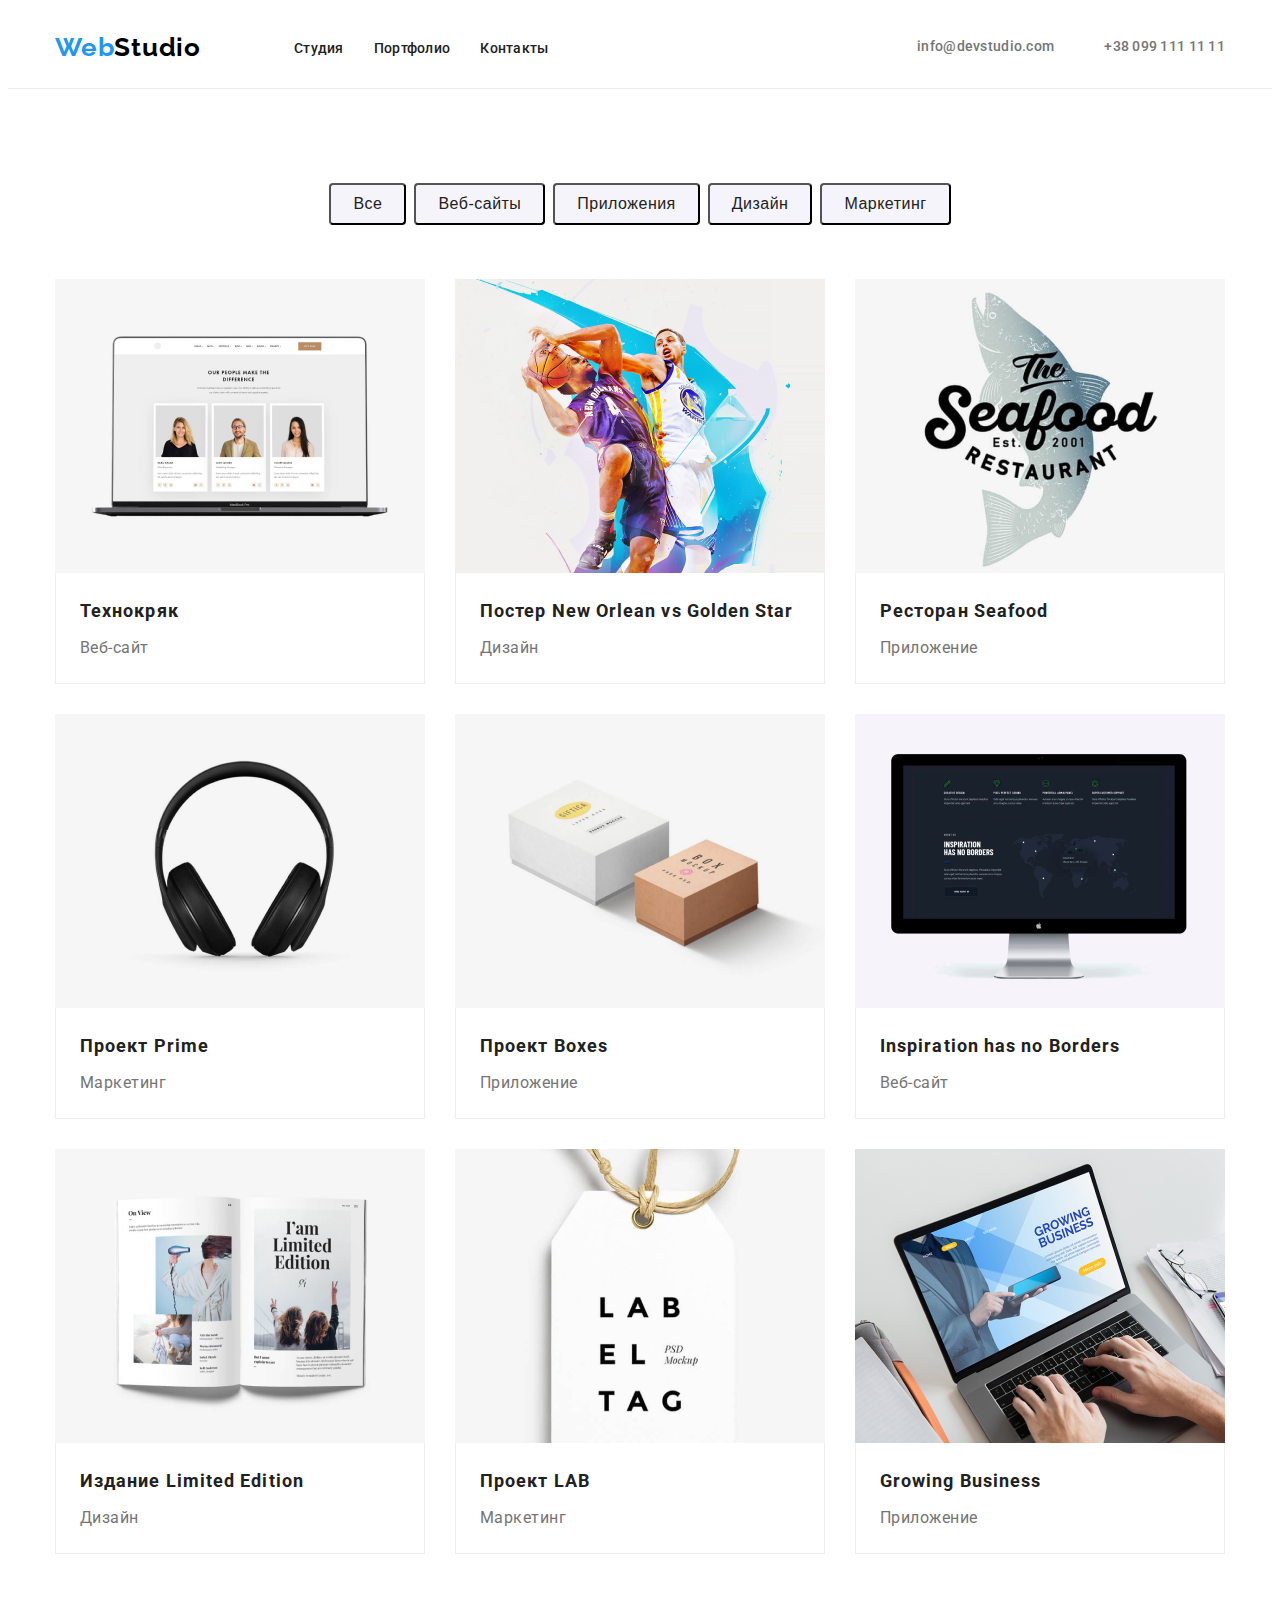
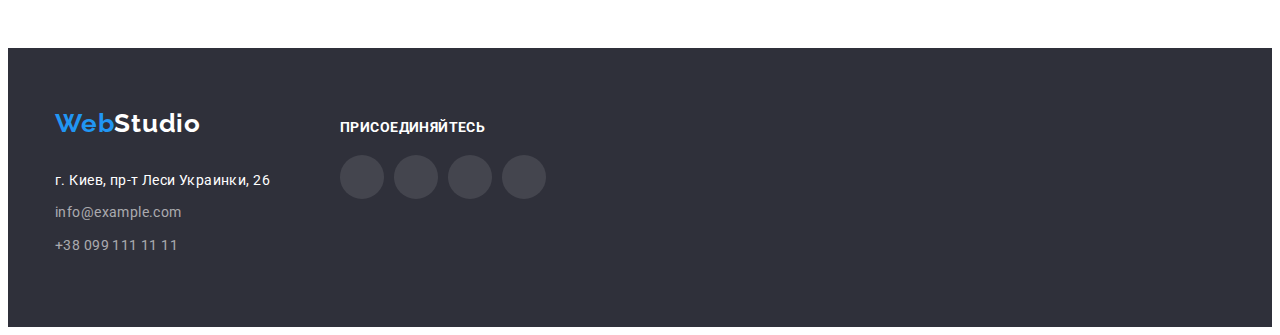
==== commit dd8dca76: "/" ====
--- a/portfolio.html
+++ b/portfolio.html
@@ -40,16 +40,17 @@
             <div class="header-connect">
                 <ul class="list header-list">
                     <li class="header-item">
-                        <svg class="icon-mail" width="16" height="12">
-                            <use href="./images/symbol-defs1.svg#icon-mail"></use>
-                        </svg>
-                        <a class="link header-tel" href="mailto:info@devstudio.com">info@devstudio.com</a>
-                    </li>
-                    <li class="header-item">
-                        <svg class="icon-tel" wight="10" height="16">
-                            <use href="./images/symbol-defs1.svg#icon-tel"></use>
-                        </svg>
-                        <a class="link header-tel" href="tel:+380991111111">+38 099 111 11 11</a>
+                        <a class="link header-tel" href="mailto:info@devstudio.com">
+                            <svg class="icon-mail" width="16" height="12">
+                                <use href="./images/sprite.svg#icon-mail"></use>
+                            </svg> info@devstudio.com</a>
+                        </li>
+                        <li class="header-item">
+                        
+                            <a class="link header-tel" href="tel:+380991111111">
+                                <svg class="icon-tel" wight="10" height="16">
+                                    <use href="./images/sprite.svg#icon-tel"></use>
+                                </svg> +38 099 111 11 11</a>
                     </li>
                 </ul>
             </div>
@@ -62,156 +63,176 @@
         <div class="container">
         <ul class="reasons-pre">
             <li class="reasons-item">
-                <a class="reasons-link">Все</a>
-            </li>
-            <li class="reasons-item">
-                <a class="reasons-link">Веб-сайты</a>
-            </li>
-            <li class="reasons-item">
-                <a class="reasons-link">Приложения</a>
-            </li>
-            <li class="reasons-item">
-                <a class="reasons-link">Дизайн</a>
-            </li>
-            <li class="reasons-item">
-                <a class="reasons-link">Маркетинг</a>
+                <button class="reasons-link">Все</button>
+            </li>
+            <li class="reasons-item">
+                <button class="reasons-link">Веб-сайты</button>
+            </li>
+            <li class="reasons-item">
+                <button class="reasons-link">Приложения</button>
+            </li>
+            <li class="reasons-item">
+                <button class="reasons-link">Дизайн</button>
+            </li>
+            <li class="reasons-item">
+                <button class="reasons-link">Маркетинг</button>
             </li>
         </ul>
         <ul class="portfolio-pre">
             <li class="portfolio-pre-title">
+                <a class="portfolio-list">
                 <img src="./images/img_portfolio1.png" alt="first project" width="370" height="294" />
                 <div class="portfolio-o">
                 <h3 class="portfolio-title">Технокряк</h3>
                 <p class="portfolio-text">Веб-сайт</p>
                 </div>
-            </li>
-
-            <li class="portfolio-pre-title">
+                </a>
+            </li>
+
+            <li class="portfolio-pre-title">
+                <a class="portfolio-list">
                 <img src="./images/img_portfolio2.png" alt="first project" width="370" height="294" />
                 <div class="portfolio-o">
                 <h3 class="portfolio-title">Постер New Orlean vs Golden Star</h3>
                 <p class="portfolio-text">Дизайн</p>
                 </div>
-            </li>
-
-            <li class="portfolio-pre-title">
+                </a>
+            </li>
+
+            <li class="portfolio-pre-title">
+                <a class="portfolio-list">
                 <img src="./images/img_portfolio3.png" alt="first project" width="370" height="294" />
                 <div class="portfolio-o">
                 <h3 class="portfolio-title">Ресторан Seafood</h3>
                 <p class="portfolio-text">Приложение</p>
                 </div>
-            </li>
-
-            <li class="portfolio-pre-title">
+                </a>
+            </li>
+
+            <li class="portfolio-pre-title">
+                <a class="portfolio-list">
                 <img src="./images/img_portfolio4.png" alt="first project" width="370" height="294" />
                 <div class="portfolio-o">
                 <h3 class="portfolio-title">Проект Prime</h3>
                 <p class="portfolio-text">Маркетинг</p>
                 </div>
-            </li>
-
-            <li class="portfolio-pre-title">
+                </a>
+            </li>
+
+            <li class="portfolio-pre-title">
+                <a class="portfolio-list">
                 <img src="./images/img_portfolio5.png" alt="first project" width="370" height="294" />
                 <div class="portfolio-o">
                 <h3 class="portfolio-title">Проект Boxes</h3>
                 <p class="portfolio-text">Приложение</p>
                 </div>
-            </li>
-
-            <li class="portfolio-pre-title">
+                </a>
+            </li>
+
+            <li class="portfolio-pre-title">
+                <a class="portfolio-list">
                 <img src="./images/img_portfolio6.png" alt="first project" width="370" height="294" />
                 <div class="portfolio-o">
                 <h3 class="portfolio-title">Inspiration has no Borders</h3>
                 <p class="portfolio-text">Веб-сайт</p>
                 </div>
-            </li>
-
-            <li class="portfolio-pre-title">
+                </a>
+            </li>
+
+            <li class="portfolio-pre-title">
+                <a class="portfolio-list">
                 <img src="./images/img_portfolio7.png" alt="first project" width="370" height="294" />
                 <div class="portfolio-o">
                 <h3 class="portfolio-title">Издание Limited Edition</h3>
                 <p class="portfolio-text">Дизайн</p>
                 </div>
-            </li>
-
-            <li class="portfolio-pre-title">
+                </a>
+            </li>
+
+            <li class="portfolio-pre-title">
+                <a class="portfolio-list">
                 <img src="./images/img_portfolio8.png" alt="first project" width="370" height="294" />
                 <div class="portfolio-o">
                 <h3 class="portfolio-title">Проект LAB</h3>
                 <p class="portfolio-text">Маркетинг</p>
                 </div>
-            </li>
-
-            <li class="portfolio-pre-title">
-                <img src="./images/img_portfolio9.png" alt="first project" width="370" height="294" />
+                </a>
+            </li>
+
+            <li class="portfolio-pre-title">
+                <a class="portfolio-list">
+                <img src="./images/img_portfolio9.png" alt="first project" width="370" height="294" >
                 <div class="portfolio-o">
                 <h3 class="portfolio-title">Growing Business</h3>
                 <p class="portfolio-text">Приложение</p>
                 </div>
+            </a>
             </li>
         </ul>
         </div>
     </section>
 
     <footer class="footer">
-        <div class="container">
-            <a class="footer-logo">Web<span class="logo-o-pre">Studio</span> </a>
-    
-            <address>
+        <div class="container footer-o">
+            <div class="footer-container-ul">
+        
+                <a class="footer-logo">Web<span class="logo-o-pre">Studio</span> </a>
+        
+                <address>
+                    <ul>
+                        <li class="footer-item">
+                            <a class="footer-adress-link" href="https://goo.gl/maps/RXdo3pRsF12YDNq58" target="_blank"
+                                rel="noopener noreferrer">
+                                г. Киев, пр-т Леси Украинки, 26 </a>
+        
+                        </li>
+                    </ul>
+                </address>
+        
                 <ul>
                     <li class="footer-item">
-                        <a class="footer-adress-link" href="https://goo.gl/maps/RXdo3pRsF12YDNq58" target="_blank"
-                            rel="noopener noreferrer">
-                            г. Киев, пр-т Леси Украинки, 26 </a>
-    
-                    </li>
-                </ul>
-            </address>
-    
-    
-            <ul>
-                <li class="footer-item">
-                    <a class="footer-link" href="mailto:info@example.com">info@example.com</a>
-                </li>
-                <li class="footer-item">
-                    <a class="footer-link" href="tel:+380991111111">+38 099 111 11 11</a>
-                </li>
-    
-            </ul>
+                        <a class="footer-link" href="mailto:info@example.com">info@example.com</a>
+                    </li>
+                    <li class="footer-item">
+                        <a class="footer-link" href="tel:+380991111111">+38 099 111 11 11</a>
+                    </li>
+        
+                </ul>
+            </div>
+            <div class="footer-o-list">
+                <h3 class="footer-header">ПРИСОЕДИНЯЙТЕСЬ</h3>
+                <ul class="footer-section">
+                    <li class="footer-li">
+                        <a class="social-footer" href="">
+                            <svg class="footer-actors-icons">
+                                <use href="./images/sprite.svg#icon-instagram" width="20" height="20"></use>
+                            </svg>
+                        </a>
+                    </li>
+                    <li class="footer-li">
+                        <a class="social-footer" href="">
+                            <svg class="footer-actors-icons">
+                                <use href="./images/sprite.svg#icon-twitter" width="20" height="20"></use>
+                            </svg>
+                        </a>
+                    </li>
+                    <li class="footer-li">
+                        <a class="social-footer" href="">
+                            <svg class="footer-actors-icons">
+                                <use href="./images/sprite.svg#icon-facebook" width="20" height="20"></use>
+                            </svg>
+                        </a>
+                    </li>
+                    <li class="footer-li">
+                        <a class="social-footer" href="">
+                            <svg class="footer-actors-icons">
+                                <use href="./images/sprite.svg#icon-linkedin" width="20" height="20"></use>
+                            </svg>
+                        </a>
+                    </li>
+                </ul>
+            </div>
         </div>
-        <ul class="footer-o-list">
-        <h3 class="footer-header">ПРИСОЕДИНЯЙТЕСЬ</h3>
-        <div class="footer-section">
-            <li class="footer-li">
-                <a class="social-footer" href="">
-                    <svg class="instagram">
-                        <use href="./images/symbol-defs2.svg#icon-instagram" width="20" height="20"></use>
-                    </svg>
-                </a>
-            </li>
-            <li class="footer-li">
-                <a class="social-footer" href="">
-                    <svg class="twitter">
-                        <use href="./images/symbol-defs2.svg#icon-twitter" width="20" height="20"></use>
-                    </svg>
-                </a>
-            </li>
-            <li class="footer-li">
-                <a class="social-footer" href="">
-                    <svg class="facebook">
-                        <use href="./images/symbol-defs2.svg#icon-facebook" width="20" height="20"></use>
-                    </svg>
-                </a>
-            </li>
-            <li class="footer-li">
-                <a class="social-footer" href="">
-                    <svg class="linkedin">
-                        <use href="./images/symbol-defs2.svg#icon-linkedin" width="20" height="20"></use>
-                    </svg>
-                </a>
-            </li>
-        </div>
-        </ul>
     </footer>
     </body>
     
--- a/css/styles.css
+++ b/css/styles.css
@@ -100,7 +100,8 @@
   font-size: 14px;
   line-height: 1.14;
   letter-spacing: 0.02em;
-  padding-left: 10px;
+  display: flex;
+  align-items: center;
 
   color: #757575;
 }
@@ -192,7 +193,6 @@
 .properties-title {
   font-weight: bold;
   font-size: 14px;
-  padding-top: 30px;
   line-height: 1.14;
   letter-spacing: 0.03em;
   text-transform: uppercase;
@@ -236,9 +236,10 @@
   height: 120px;
   display: flex;
   align-items: center;
+  justify-content: center;
   border-radius: 4px;
-  background: #F5F4FA
-  
+  background: #F5F4FA;
+  margin-bottom: 30px;
 }
 
 /*------------------------reasons-----------------------------*/
@@ -272,6 +273,10 @@
   color: var(--accent-color);
   cursor: pointer;
   background-color: #2196f3;
+  box-shadow: 0px 3px 1px rgba(0, 0, 0, 0.1),
+  0px 1px 2px rgba(0, 0, 0, 0.08),
+  0px 2px 2px rgba(0, 0, 0, 0.12);
+  border-radius: 4px;
 }
 
 .reasons-item:not(:last-child) {
@@ -310,14 +315,18 @@
 
 .portfolio-pre-title {
   margin-top: 30px;
+  display: block;
   margin-left: 30px;
   width: 370px;
   background: #ffffff;
 }
 
-.portfolio-pre-title:hover,
-.portfolio-pre-title:focus{
-  border:1px solid rgba(238, 238, 238, 1);
+.portfolio-list{
+  display: block;
+}
+
+.portfolio-list:hover,
+.portfolio-list:focus{
   box-shadow: 0px 1px 1px rgba(0, 0, 0, 0.12),
   0px 4px 4px rgba(0, 0, 0, 0.06),
   1px 4px 6px rgba(0, 0, 0, 0.16);
@@ -421,6 +430,8 @@
   background-color: #2f303a;
 }
 
+
+
 .footer-logo {
   font-family: "Raleway";
   font-weight: bold;
@@ -438,8 +449,12 @@
   padding-bottom: 60px;
 }
 
-.footer-item:not(:last-child) {
+.footer-item {
   margin-bottom: 9px;
+}
+
+.footer-li:not(:last-child) {
+  margin-right: 10px;
 }
 
 .footer-o-pre {
@@ -452,6 +467,7 @@
   font-size: 14px;
   line-height: 1.71;
   letter-spacing: 0.03em;
+  
 
   color: #ffffff;
   text-decoration: none;
@@ -463,13 +479,8 @@
 }
 
 .footer-list{
-position: absolute;
-left: 516px;
-top: 2751px;
-padding-top: 28px;
-padding-right: 516px;
-font-family: 'Roboto';
-font-style: normal;
+  display: flex;
+  align-items: baseline;
 font-weight: 700;
 font-size: 14px;
 line-height: 16px;
@@ -479,11 +490,7 @@
 }
 
 .footer-o-list {
-  position: absolute;
-  left: 516px;
-  top: 1710px;
-  padding-top: 28px;
-  padding-right: 516px;
+  display: inline-block;
   font-family: 'Roboto';
   font-style: normal;
   font-weight: 700;
@@ -491,16 +498,17 @@
   line-height: 16px;
   letter-spacing: 0.03em;
   text-transform: uppercase;
-  color: #FFFFFF;
+  color: #FFFFFF;  
+}
+
+.footer-o{
+  display: flex;
+  align-items: baseline;
 }
 .footer-header{
 
-width: 145px;
-height: 16px;
-
-
 font-family: 'Roboto';
-font-style: normal;
+margin-bottom: 20px;
 font-weight: 700;
 font-size: 14px;
 line-height: 16px;
@@ -510,17 +518,25 @@
 color: #FFFFFF;
 }
 
+
+
+
 .social-footer{
   padding: 0;
   border:none;
-  display: block;
   width: 44px;
   height: 44px;
   fill: var(--accent-color);
   background-color: rgba(255, 255, 255, 0.1);
   border-radius: 50%;
+  display: flex;
   justify-content: center;
   align-items: center;
+}
+
+.footer-actors-icons{
+  height: 20px;
+  width: 20px;
 }
 
 .social-footer:hover,
@@ -528,17 +544,13 @@
   background-color: var(--button-color);
 }
 
-.footer-list .footer-li + .footer-li{
-  padding-left: 10px;
-}
-
-.footer-o-list .footer-li+.footer-li{
-  padding-left: 10px;
+.footer-container-ul{
+  display: block;
+  margin-right: 70px;
 }
 
 .footer-section{
-  padding-top: 20px;
-  display: flex;
+    display: flex;
 }
 
 /*------------------------------activity----------------------------------*/
@@ -609,58 +621,71 @@
   padding-bottom: 94px;
 }
 
+
 /* ----------------------------clients---------------------------------- */
 .clients{
-  height: 372px;
+  padding-top: 94px;
+  padding-bottom: 94px;
 
 }
 
 .clients-o{
-  position: absolute;
-  padding-left: 391px;
-  padding-top: 94px;
-  font-family: 'Roboto';
+  align-items: center;
   font-size: 36px;
   letter-spacing: 0.03em;
-  
+  margin-bottom: 50px;
+  text-align: center;
   color: #212121;
 
 }
 
+  .client-li :not(:last-child){
+    margin-right: ;
+  }
+
 .client-li{
+  height: 92px;
+  width: 170px;
+  
+}
+
+.button-social:hover,
+.button-social:focus {
+  background-color: var(--button-color);
+  fill: var(--accent-color);
+}
+
+.clients-container{
+  display: flex;
+  justify-content: space-between;
+  cursor: pointer;
+}
+
+.client-item:hover,
+.client-item:focus {
+  border: 1px solid var(--button-color);
+  fill: var(--button-color)
+}
+
+
+.client-item{
+  width: 100%;
+  height: 100%;
   border: 1px solid #AFB1B8;
   border-radius: 4px;
-  height: 92px;
   display: flex;
   justify-content: center;
   align-items: center;
-  width: 170px;
-  margin-right: 30px;
-}
-
-.clients-container{
-  display: flex;
-  justify-content: space-between;
-  padding-top: 186px;
-}
-
-.client-li:hover,
-.client-li:focus{
-  border: 1px solid var(--button-color);
-  fill: var(--button-color)
-
-}
-
-.client-icon{
-color: var(--icons-color);
-}
-
+fill: var(--icons-color)
+}
 
 
 /*------------------------icon-----------------------------------------*/
 .icon-tel {
-  Width :10px;
-  Height :16px;
+  width :10px;
+  height :16px;
+  fill: currentColor;
+  margin-right: 10px;
 }
 .icon-tel:hover,
 .icon-tel:focus,
@@ -673,18 +698,20 @@
 }
 
 .icon-mail {
-  Width :16px;
-  Height :12px;
-  
+  width :16px;
+  height :12px;
+  fill: currentColor;
+margin-right: 10px;
 }
 
 .content-icon{
-  padding-top: 75px;
+  width: 70px;
+  height: 70px;
+  fill: var(--icons-color);
 }
 
 .team-icons{
   list-style: none;
-  padding: 0 32px;
   display: flex;
   justify-content: center;
   align-items: center;
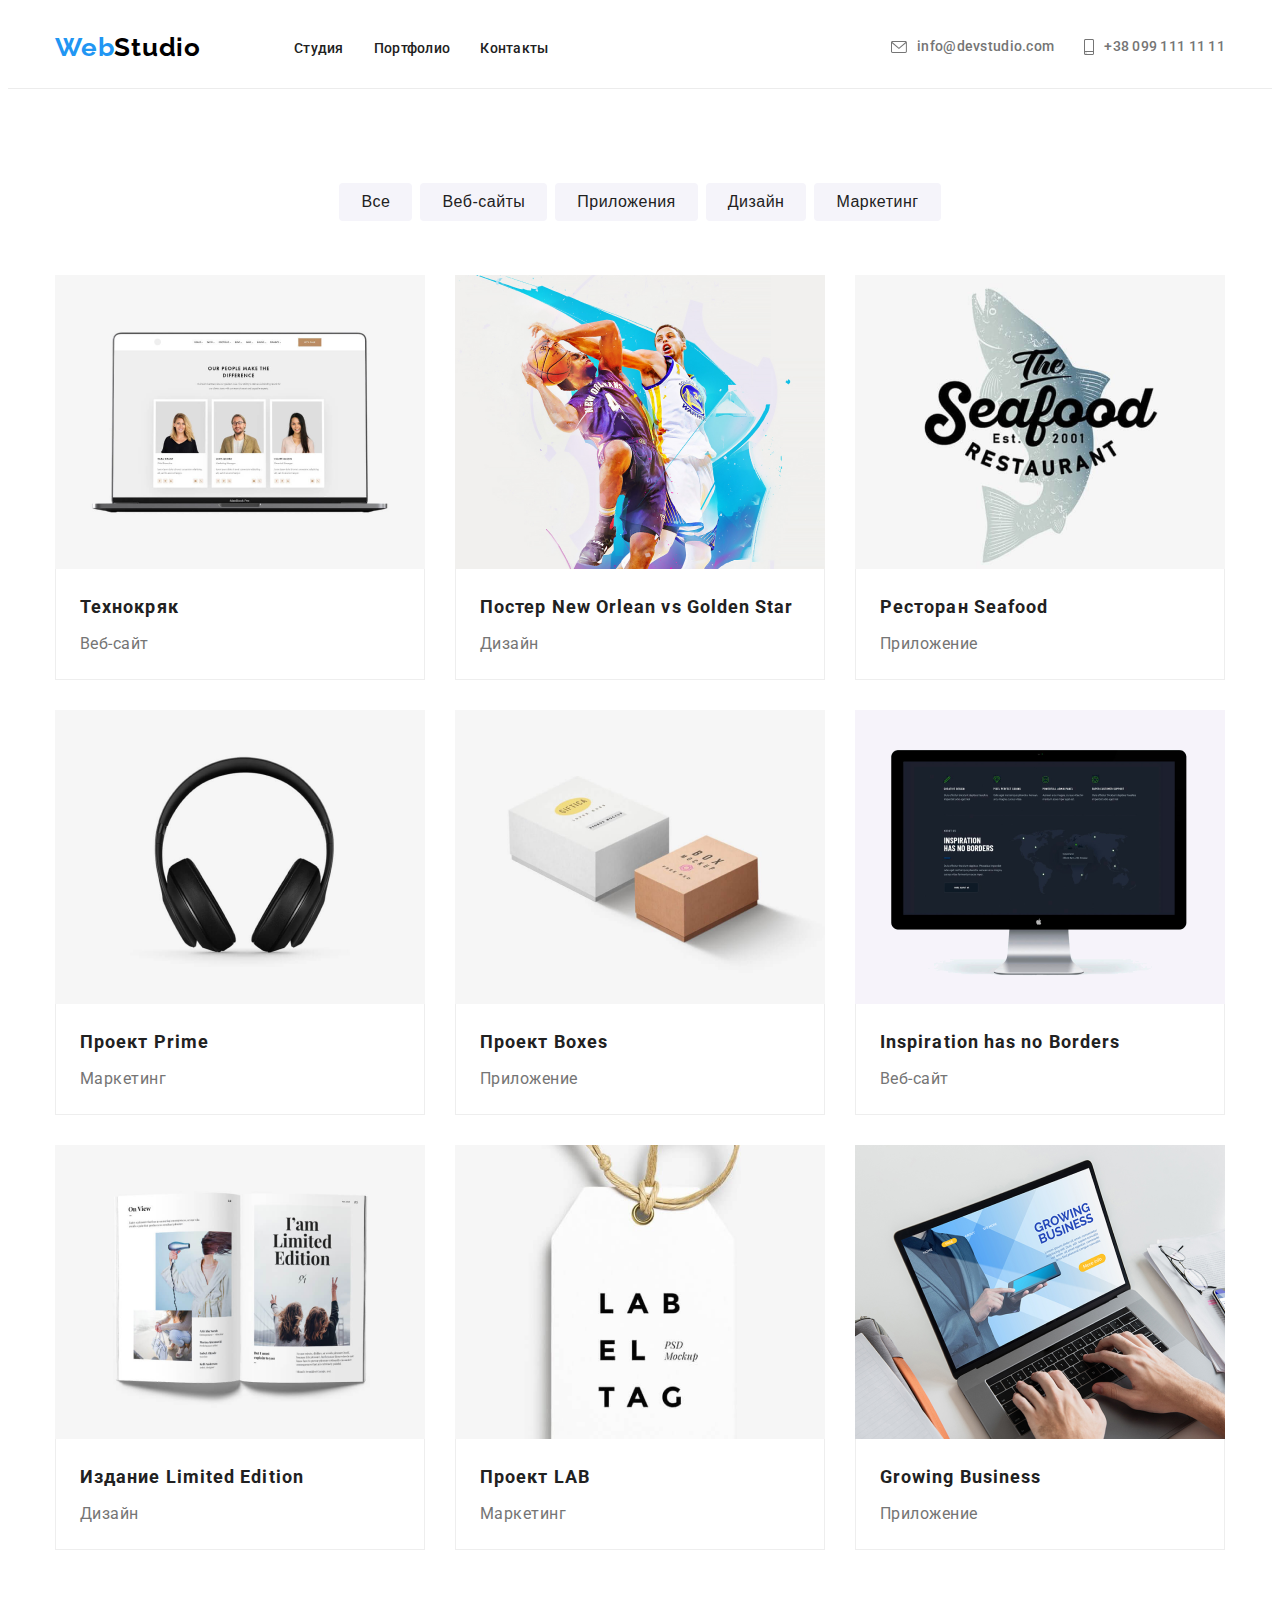
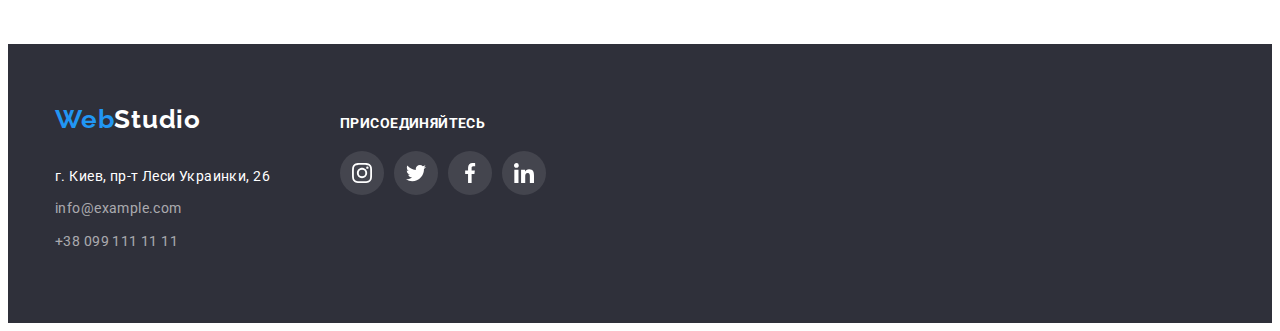
==== commit 25230df2: "/" ====
--- a/portfolio.html
+++ b/portfolio.html
@@ -80,8 +80,13 @@
         </ul>
         <ul class="portfolio-pre">
             <li class="portfolio-pre-title">
-                <a class="portfolio-list">
+                <a href="" class="portfolio-list">
+                    <div class="thumber-shumber">
                 <img src="./images/img_portfolio1.png" alt="first project" width="370" height="294" />
+                <div class="project-overlay">
+                    <p class="project-p">Ресурс предлагает комплексные предложения с разным уровнем функционала и сервисов. Все это позволит посетителю получить
+                    исчерпывающие сведения о компании или частном лице.</p>
+                </div>
                 <div class="portfolio-o">
                 <h3 class="portfolio-title">Технокряк</h3>
                 <p class="portfolio-text">Веб-сайт</p>
@@ -90,8 +95,13 @@
             </li>
 
             <li class="portfolio-pre-title">
-                <a class="portfolio-list">
+                <a href="" class="portfolio-list">
                 <img src="./images/img_portfolio2.png" alt="first project" width="370" height="294" />
+                <div class="project-overlay">
+                    <p class="project-p">Ресурс предлагает комплексные предложения с разным уровнем функционала и сервисов. Все это
+                        позволит посетителю получить
+                        исчерпывающие сведения о компании или частном лице.</p>
+                </div>
                 <div class="portfolio-o">
                 <h3 class="portfolio-title">Постер New Orlean vs Golden Star</h3>
                 <p class="portfolio-text">Дизайн</p>
@@ -100,8 +110,13 @@
             </li>
 
             <li class="portfolio-pre-title">
-                <a class="portfolio-list">
+                <a href="" class="portfolio-list">
                 <img src="./images/img_portfolio3.png" alt="first project" width="370" height="294" />
+                <div class="project-overlay">
+                    <p class="project-p">Ресурс предлагает комплексные предложения с разным уровнем функционала и сервисов. Все это
+                        позволит посетителю получить
+                        исчерпывающие сведения о компании или частном лице.</p>
+                </div>
                 <div class="portfolio-o">
                 <h3 class="portfolio-title">Ресторан Seafood</h3>
                 <p class="portfolio-text">Приложение</p>
@@ -110,8 +125,13 @@
             </li>
 
             <li class="portfolio-pre-title">
-                <a class="portfolio-list">
+                <a href="" class="portfolio-list">
                 <img src="./images/img_portfolio4.png" alt="first project" width="370" height="294" />
+                <div class="project-overlay">
+                    <p class="project-p">Ресурс предлагает комплексные предложения с разным уровнем функционала и сервисов. Все это
+                        позволит посетителю получить
+                        исчерпывающие сведения о компании или частном лице.</p>
+                </div>
                 <div class="portfolio-o">
                 <h3 class="portfolio-title">Проект Prime</h3>
                 <p class="portfolio-text">Маркетинг</p>
@@ -120,8 +140,13 @@
             </li>
 
             <li class="portfolio-pre-title">
-                <a class="portfolio-list">
+                <a href="" class="portfolio-list">
                 <img src="./images/img_portfolio5.png" alt="first project" width="370" height="294" />
+                <div class="project-overlay">
+                    <p class="project-p">Ресурс предлагает комплексные предложения с разным уровнем функционала и сервисов. Все это
+                        позволит посетителю получить
+                        исчерпывающие сведения о компании или частном лице.</p>
+                </div>
                 <div class="portfolio-o">
                 <h3 class="portfolio-title">Проект Boxes</h3>
                 <p class="portfolio-text">Приложение</p>
@@ -130,8 +155,13 @@
             </li>
 
             <li class="portfolio-pre-title">
-                <a class="portfolio-list">
+                <a href="" class="portfolio-list">
                 <img src="./images/img_portfolio6.png" alt="first project" width="370" height="294" />
+                <div class="project-overlay">
+                    <p class="project-p">Ресурс предлагает комплексные предложения с разным уровнем функционала и сервисов. Все это
+                        позволит посетителю получить
+                        исчерпывающие сведения о компании или частном лице.</p>
+                </div>
                 <div class="portfolio-o">
                 <h3 class="portfolio-title">Inspiration has no Borders</h3>
                 <p class="portfolio-text">Веб-сайт</p>
@@ -140,8 +170,13 @@
             </li>
 
             <li class="portfolio-pre-title">
-                <a class="portfolio-list">
+                <a href="" class="portfolio-list">
                 <img src="./images/img_portfolio7.png" alt="first project" width="370" height="294" />
+                <div class="project-overlay">
+                    <p class="project-p">Ресурс предлагает комплексные предложения с разным уровнем функционала и сервисов. Все это
+                        позволит посетителю получить
+                        исчерпывающие сведения о компании или частном лице.</p>
+                </div>
                 <div class="portfolio-o">
                 <h3 class="portfolio-title">Издание Limited Edition</h3>
                 <p class="portfolio-text">Дизайн</p>
@@ -150,8 +185,13 @@
             </li>
 
             <li class="portfolio-pre-title">
-                <a class="portfolio-list">
+                <a href="" class="portfolio-list">
                 <img src="./images/img_portfolio8.png" alt="first project" width="370" height="294" />
+                <div class="project-overlay">
+                    <p class="project-p">Ресурс предлагает комплексные предложения с разным уровнем функционала и сервисов. Все это
+                        позволит посетителю получить
+                        исчерпывающие сведения о компании или частном лице.</p>
+                </div>
                 <div class="portfolio-o">
                 <h3 class="portfolio-title">Проект LAB</h3>
                 <p class="portfolio-text">Маркетинг</p>
@@ -160,8 +200,13 @@
             </li>
 
             <li class="portfolio-pre-title">
-                <a class="portfolio-list">
+                <a href="" class="portfolio-list">
                 <img src="./images/img_portfolio9.png" alt="first project" width="370" height="294" >
+                <div class="project-overlay">
+                    <p class="project-p">Ресурс предлагает комплексные предложения с разным уровнем функционала и сервисов. Все это
+                        позволит посетителю получить
+                        исчерпывающие сведения о компании или частном лице.</p>
+                </div>
                 <div class="portfolio-o">
                 <h3 class="portfolio-title">Growing Business</h3>
                 <p class="portfolio-text">Приложение</p>
--- a/css/styles.css
+++ b/css/styles.css
@@ -27,7 +27,7 @@
   --accent-color: #ffffff;
   --button-color: #2196f3;
   --icons-color: #AFB1B8;
-  
+  --timing-function: cubic-bezier(0.4, 0, 0.2, 1);
 
 }
 
@@ -55,6 +55,69 @@
   margin: 0 auto;
 }
 
+.backdrop{
+  position: fixed;
+  width: 100%;
+  height: 100%;
+  left: 0px;
+  top: 0px;
+  background: rgba(0, 0, 0, 0.2);
+  opacity: 1;
+  visibility: visible;
+  transition: opacity 250ms var(--timing-function), visibility 250ms var(--timing-function);
+}
+
+.backdrop.is-hidden.backdrop-form{
+  transform: translate(-50%, -50%) scale(0.5);
+}
+
+
+.backdrop-btn{
+  position: absolute;
+  top: 8px;
+  right: 8px;
+  width: 30px;
+  height: 30px;
+  border: 0;
+  padding: 0;
+  background-color: var(--accent-color);
+  border: 1px solid rgba(0, 0, 0, 0.1);
+  border-radius: 50%;
+  cursor: pointer;
+  transition: transform 250ms var(--timing-function);
+}
+
+.backdrop-icon{
+  left: 22.22%;
+  right: 16.67%;
+  top: 16.67%;
+  bottom: 22.22%;
+  display: flex;
+  align-items: center;
+  justify-content: center;
+  fill: #000000;
+}
+
+.backdrop.is-hidden{
+  opacity: 0;
+  pointer-events: none;
+  visibility: hidden;
+}
+
+.modal{
+top: 50%;
+left: 50%;
+transform: translate(-50%, -50%) scale(1);
+position: absolute;
+width: 528px;
+height: 581px;
+
+background: #FFFFFF;
+box-shadow: 0px 1px 3px rgba(0, 0, 0, 0.12),
+0px 1px 1px rgba(0, 0, 0, 0.14),
+0px 2px 1px rgba(0, 0, 0, 0.2);
+border-radius: 4px;
+}
 /*-------------------------------- header--------------------------------- */
 
 .header {
@@ -79,6 +142,8 @@
 }
 
 .header-link {
+
+  position: relative;
   font-weight: 500;
   font-size: 14px;
   line-height: 1.14;
@@ -95,6 +160,24 @@
   color: #2196f3;
 }
 
+.header-link::after{
+  content: '';
+  position:absolute;
+  display: block;
+  width: 100%;
+  height: 4px;
+  left: 0;
+  top: 46px;
+  background-color: #2196F3;
+  border-radius: 2px;
+  transition: opasity 250ms, cubic-bezier(0.4, 0, 0.2, 1);
+  opacity: 0;
+}
+
+.header-link:hover::after{
+  opacity: 1;
+}
+
 .header-tel {
   font-weight: 500;
   font-size: 14px;
@@ -104,6 +187,7 @@
   align-items: center;
 
   color: #757575;
+  transform: #757575 250ms var(--timing-function);
 }
 
 .header-btn {
@@ -139,8 +223,8 @@
   font-size: 14px;
   line-height: 1.71;
   letter-spacing: 0.03em;
-
   color: rgba(255, 255, 255, 0.6);
+  transform: rgba(255, 255, 255, 0.6) 250ms var(--timing-function);
 }
 
 .header-title {
@@ -156,6 +240,9 @@
   margin-right: 30px;
 }
 
+.header-item{
+  position: relative;
+}
 
 /* ------------------------------hero--------------------------------- */
 
@@ -190,6 +277,41 @@
   padding-top: 94px;
 }
 
+.thumber-shumber{
+position: relative;
+
+}
+
+.project-overlay{
+position: absolute;
+width: 100%;
+height: 294px;
+background: rgba(33, 150, 243, 0.9);
+bottom: 110px;
+display: none;
+transition: transform 250ms var(--timing-function)
+}
+
+
+.portfolio-pre-title:hover .project-overlay{
+  display: block;
+}
+
+.portfolio-pre:hover{
+transform: translateY(0);
+}
+
+.project-p{
+display: block;
+font-weight: 400;
+font-size: 18px;
+line-height: 1.5;
+color: var(--accent-color);
+padding-top: 63px;
+padding-left: 24px;
+transition: transform 250ms var(--timing-function);
+}
+
 .properties-title {
   font-weight: bold;
   font-size: 14px;
@@ -258,6 +380,7 @@
   padding-left: 22px;
   padding-right: 22px;
   color: #212121;
+  border: none;
 }
 
 .reasons-pre {
@@ -313,6 +436,10 @@
   
 }
 
+.portfolio-pre:hover{
+  transform: translateY(0);
+}
+
 .portfolio-pre-title {
   margin-top: 30px;
   display: block;
@@ -322,7 +449,10 @@
 }
 
 .portfolio-list{
+  position: relative;
+  text-decoration: none;
   display: block;
+  transition: box-shadow 250ms cubic-bezier(0.4,0,0.2,1);
 }
 
 .portfolio-list:hover,
@@ -336,6 +466,12 @@
   width: 370px;
   margin-left: 30px;
 }
+
+.thumber{
+  position: relative;
+  overflow: hidden;
+}
+
 .portfolio {
   padding-bottom: 94px;
 }
@@ -542,6 +678,8 @@
 .social-footer:hover,
 .social-footer:focus {
   background-color: var(--button-color);
+  transition: color 250ms var(--timing-function);
+  
 }
 
 .footer-container-ul{
@@ -573,6 +711,30 @@
   padding-bottom: 94px;
 }
 
+
+
+.activity-text{
+  position: absolute;
+  bottom: 0;
+  width: 370px;
+  height: 70px;
+  
+  background: rgba(47, 48, 58, 0.8);
+}
+
+.activity-o-text{  
+  position: absolute;
+  bottom: 27px;
+  left: 83px;
+  font-family: 'Roboto';
+  font-weight: 700;
+  font-size: 14px;
+  line-height: 16px;
+  letter-spacing: 0.03em;
+  text-transform: uppercase;
+  
+  color: #FFFFFF;
+}
 /*--------------------------caption---------------------------------------*/
 
 .caption {
@@ -653,6 +815,8 @@
 .button-social:focus {
   background-color: var(--button-color);
   fill: var(--accent-color);
+    transition: color 250ms var(--timing-function);
+    transition: fill 250ms var(--timing-function);
 }
 
 .clients-container{
@@ -664,7 +828,9 @@
 .client-item:hover,
 .client-item:focus {
   border: 1px solid var(--button-color);
-  fill: var(--button-color)
+  fill: var(--button-color);
+
+    transition: fill 250ms var(--timing-function);
 }
 
 
@@ -677,6 +843,7 @@
   justify-content: center;
   align-items: center;
 fill: var(--icons-color)
+
 }
 
 
@@ -686,6 +853,8 @@
   height :16px;
   fill: currentColor;
   margin-right: 10px;
+  transition: color 250ms var(--timing-function);
+  transition: fill 250ms var(--timing-function);
 }
 .icon-tel:hover,
 .icon-tel:focus,
@@ -694,20 +863,23 @@
 {
   color: var(--accent-color);
   cursor: pointer;
-  fill: var(--button-color)
+  fill: var(--button-color);
 }
 
 .icon-mail {
   width :16px;
   height :12px;
   fill: currentColor;
-margin-right: 10px;
+  margin-right: 10px;
+  transition: color 250ms var(--timing-function);
+  transition: fill 250ms var(--timing-function);
 }
 
 .content-icon{
   width: 70px;
   height: 70px;
   fill: var(--icons-color);
+    transition: fill 250ms var(--timing-function);
 }
 
 .team-icons{
@@ -731,6 +903,7 @@
   height: 44px;
   border-radius: 50%;
   fill:var(--icons-color);
+    transition: fill 250ms var(--timing-function);
 }
 
 .button-social:hover,
